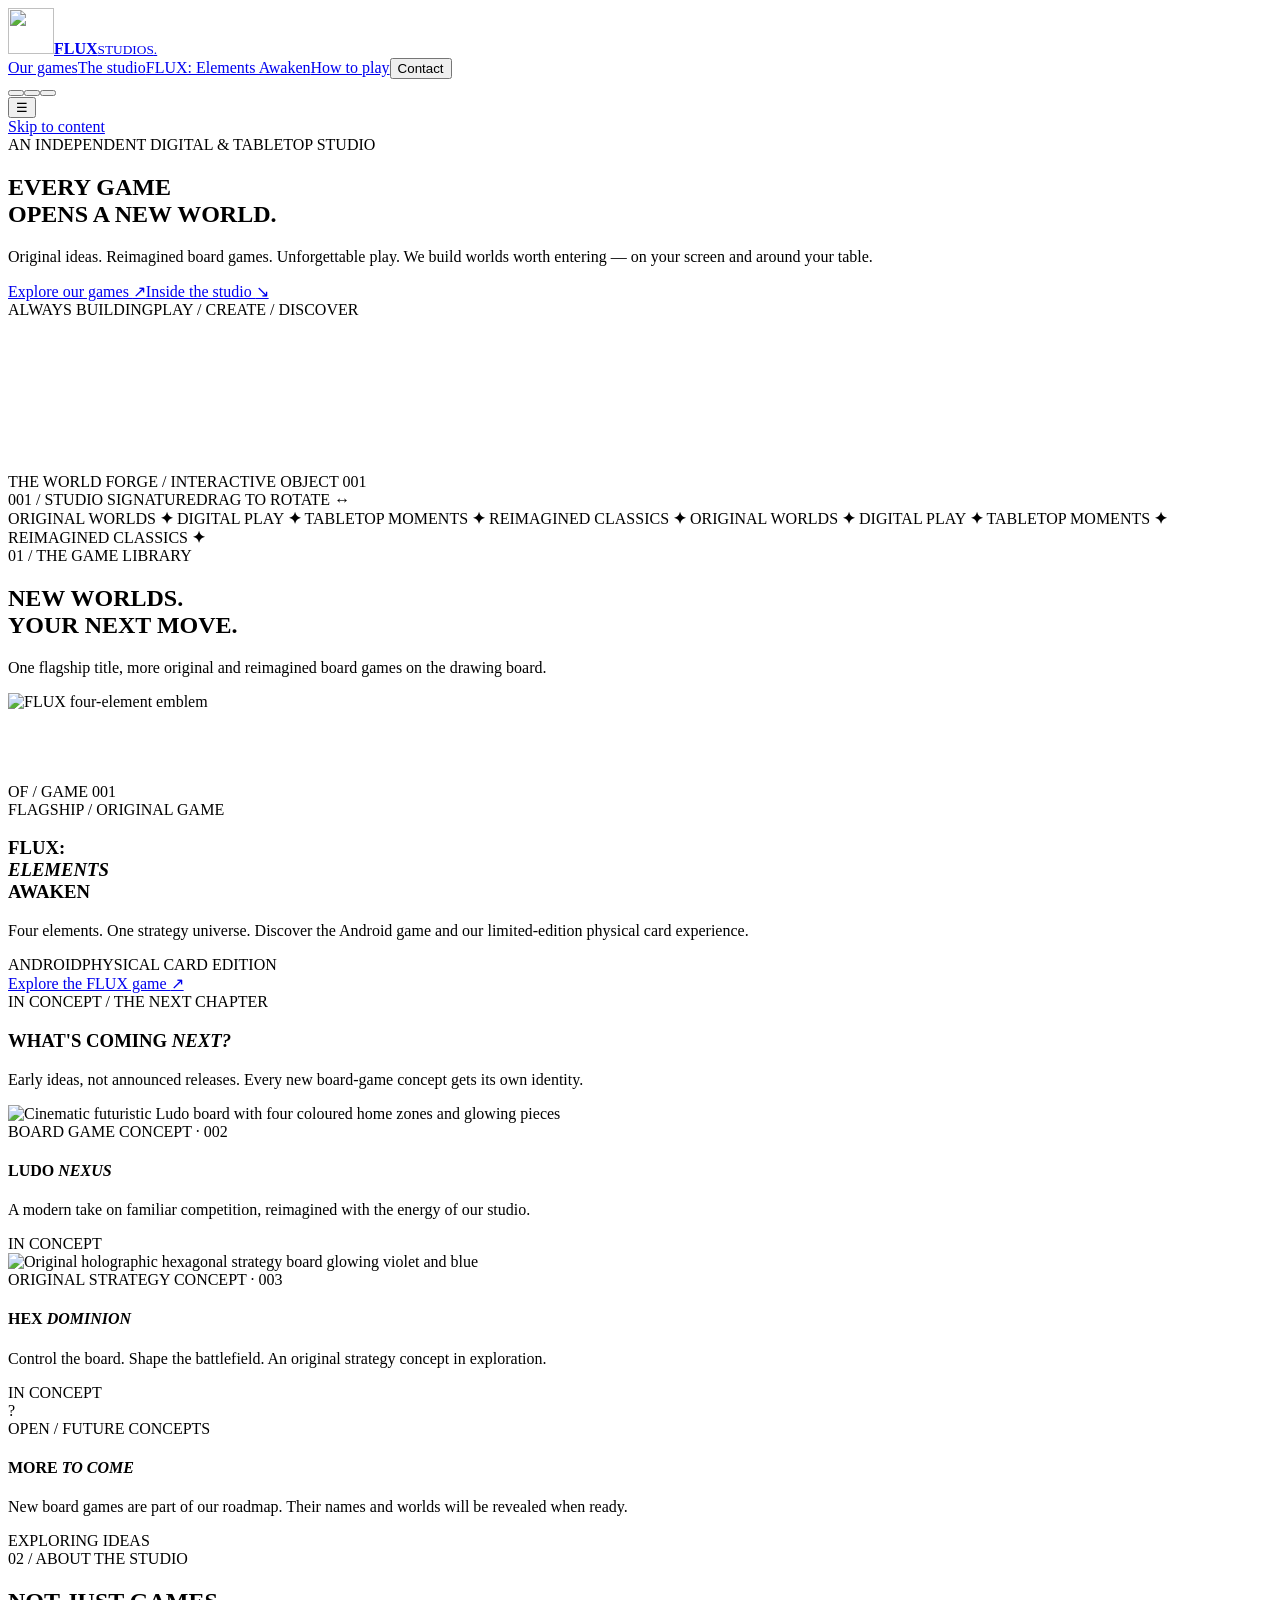
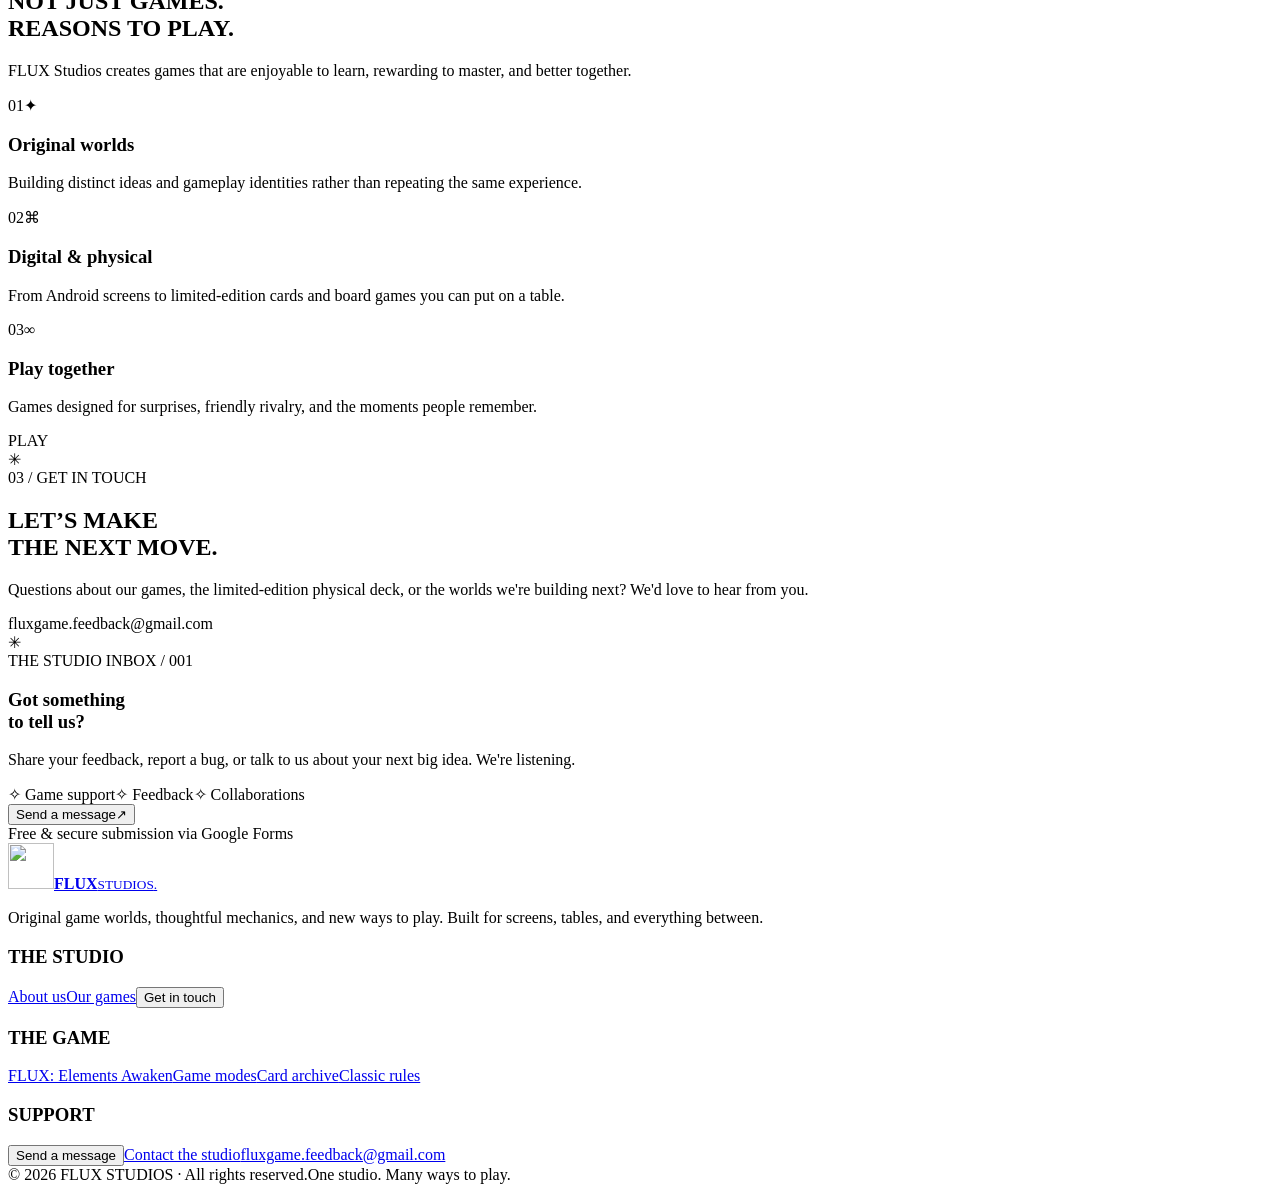
==== index.html @ 19a1b29f "Add files via upload" ====
<!DOCTYPE html>

<html data-site-page="home" data-theme="flux-neon" lang="en">
<head>
<meta charset="utf-8"/>
<meta content="width=device-width,initial-scale=1,viewport-fit=cover" name="viewport"/>
<meta content="#080e1b" name="theme-color"/>
<meta content="FLUX Studios — original digital and tabletop games. Discover FLUX: Elements Awaken, Ludo Nexus, Hex Dominion and more worlds to come." name="description"/>
<title>FLUX Studios — New Worlds of Play</title>
<link href="./assets/img/flux-studio-brand.png" rel="icon" type="image/png"/>
<link href="https://fonts.googleapis.com" rel="preconnect"/>
<link crossorigin="" href="https://fonts.gstatic.com" rel="preconnect"/>
<link href="https://fonts.googleapis.com/css2?family=DM+Sans:wght@400;500;600;700&amp;family=Space+Grotesk:wght@400;500;600;700&amp;display=swap" rel="stylesheet"/>
<link href="assets/css/studio-home.css" rel="stylesheet"/>



<link href="./assets/css/site-shell.css" rel="stylesheet"/><script>try{const t=localStorage.getItem("flux-studios-theme");if(["flux-neon","elemental-spectrum","midnight-violet"].includes(t))document.documentElement.dataset.theme=t;}catch(_){}</script><script defer="" src="./assets/js/site-config.js"></script><script defer="" src="./assets/js/site-shell.js"></script><script defer="" src="assets/js/crystal-3d.js"></script></head>
<body><header class="ofs-header" id="ofsSiteHeader"><div class="ofs-header-inner">
<a aria-label="FLUX Studios home" class="ofs-brand" href="./"><img alt="" height="46" src="./assets/img/flux-studio-brand.png" width="46"/><span class="ofs-brand-words"><strong>FLUX</strong><small>STUDIOS<span class="ofs-brand-dot">.</span></small></span></a>
<nav aria-label="Main studio navigation" class="ofs-nav"><a aria-current="page" href="./#games">Our games</a><a href="./#studio">The studio</a><a href="./games/flux-elements-awaken/">FLUX: Elements Awaken</a><a href="./rules/flux-classic/">How to play</a><button class="ofs-contact-open" type="button">Contact</button></nav>
<div class="ofs-header-actions"><div aria-label="Choose studio theme" class="ofs-theme" role="group"><button aria-label="Flux Neon theme" aria-pressed="true" data-ofs-theme="flux-neon" type="button"><span class="ofs-theme-dot"></span></button><button aria-label="Elemental Spectrum theme" aria-pressed="false" data-ofs-theme="elemental-spectrum" type="button"><span class="ofs-theme-dot spectrum"></span></button><button aria-label="Midnight Violet theme" aria-pressed="false" data-ofs-theme="midnight-violet" type="button"><span class="ofs-theme-dot violet"></span></button></div><button aria-controls="ofsMobileMenu" aria-expanded="false" aria-label="Open navigation" class="ofs-menu" id="ofsMobileToggle" type="button">☰</button></div>
</div><nav aria-label="Mobile studio navigation" class="ofs-mobile-panel" hidden="" id="ofsMobileMenu"><a href="./#games">Our games</a><a href="./#studio">The studio</a><a href="./games/flux-elements-awaken/">FLUX: Elements Awaken</a><a href="./rules/flux-classic/">How to play</a><button class="ofs-contact-open" type="button">Contact / Support</button></nav></header>
<a class="skip" href="#main">Skip to content</a>
<div aria-hidden="true" class="ambient ambient-a"></div><div aria-hidden="true" class="ambient ambient-b"></div>


<main id="main">
<section class="hero" id="top">
<div aria-hidden="true" class="hero-grid"></div><div aria-hidden="true" class="hero-stars"></div>
<div class="hero-copy">
<div class="eyebrow"><span class="eyebrow-line"></span> AN INDEPENDENT DIGITAL &amp; TABLETOP STUDIO</div>
<h1>EVERY GAME<br/>OPENS A <span class="accent-word">NEW WORLD<span class="dot">.</span></span></h1>
<p>Original ideas. Reimagined board games. Unforgettable play. We build worlds worth entering — on your screen and around your table.</p>
<div class="hero-actions"><a class="btn btn-primary" href="#games">Explore our games <span>↗</span></a><a class="btn btn-secondary" href="#studio">Inside the studio <span>↘</span></a></div>
<div class="hero-bottom"><span><i class="status-pulse"></i> ALWAYS BUILDING</span><span>PLAY / CREATE / DISCOVER</span></div>
</div>
<div aria-label="Interactive 3D crystalline gateway. Drag to rotate the sculpture or use the arrow keys when focused." class="portal-wrap crystal-wrap" id="portalWrap" role="group">
<div aria-hidden="true" class="crystal-halo"></div>
<div aria-label="3D crystal gateway. Drag to rotate; use arrow keys to tilt; double click to reset." class="portal-scene crystal-scene" id="portalScene" tabindex="0">
<img alt="" aria-hidden="true" class="crystal-poster" src="assets/img/crystal-gateway-approved.png"/>
<canvas aria-hidden="true" class="crystal-canvas" id="crystalCanvas"></canvas>
<div aria-hidden="true" class="crystal-caption"><span class="pulse-dot"></span> THE WORLD FORGE <span class="caption-slash">/</span> INTERACTIVE OBJECT 001</div>
</div>
<div class="portal-note"><span>001 / STUDIO SIGNATURE</span><span>DRAG TO ROTATE <b>↔</b></span></div>
</div>
</section>
<div aria-hidden="true" class="ticker"><div>ORIGINAL WORLDS <b>✦</b> DIGITAL PLAY <b>✦</b> TABLETOP MOMENTS <b>✦</b> REIMAGINED CLASSICS <b>✦</b> ORIGINAL WORLDS <b>✦</b> DIGITAL PLAY <b>✦</b> TABLETOP MOMENTS <b>✦</b> REIMAGINED CLASSICS <b>✦</b></div></div>
<section class="section lineup" id="games">
<div class="section-heading"><span class="section-no">01 / THE GAME LIBRARY</span><div><h2>NEW WORLDS.<br/><span>YOUR NEXT MOVE.</span></h2><p>One flagship title, more original and reimagined board games on the drawing board.</p></div></div>
<article class="flagship"><div class="flagship-art"><div class="flagship-orbit"></div><div class="flagship-orbit ring-two"></div><img alt="FLUX four-element emblem" class="flagship-logo" src="assets/img/flux-emblem.png"/><div class="element-mark fire"><img alt="" src="assets/icons/fire.webp"/></div><div class="element-mark water"><img alt="" src="assets/icons/water.webp"/></div><div class="element-mark nature"><img alt="" src="assets/icons/nature.webp"/></div><div class="element-mark lightning"><img alt="" src="assets/icons/lightning.webp"/></div><span class="art-id">OF / GAME 001</span></div><div class="flagship-info"><div class="tag">FLAGSHIP / ORIGINAL GAME</div><h3>FLUX:<br/><em>ELEMENTS</em><br/>AWAKEN</h3><p>Four elements. One strategy universe. Discover the Android game and our limited-edition physical card experience.</p><div class="game-platforms"><span>ANDROID</span><span>PHYSICAL CARD EDITION</span></div><a class="game-link" href="games/flux-elements-awaken/">Explore the FLUX game <span>↗</span></a></div></article>
<div class="upcoming-head"><div><span class="small-caps">IN CONCEPT / THE NEXT CHAPTER</span><h3>WHAT'S COMING <em>NEXT?</em></h3></div><p>Early ideas, not announced releases. Every new board-game concept gets its own identity.</p></div>
<div class="future-grid">
<article class="future-card"><div class="future-image"><img alt="Cinematic futuristic Ludo board with four coloured home zones and glowing pieces" loading="lazy" src="assets/img/ludo-nexus-art.png"/></div><div class="future-details"><span class="concept">BOARD GAME CONCEPT · 002</span><h4>LUDO <em>NEXUS</em></h4><p>A modern take on familiar competition, reimagined with the energy of our studio.</p><span class="concept-badge">IN CONCEPT</span></div></article>
<article class="future-card"><div class="future-image"><img alt="Original holographic hexagonal strategy board glowing violet and blue" loading="lazy" src="assets/img/hex-dominion-art.webp"/></div><div class="future-details"><span class="concept">ORIGINAL STRATEGY CONCEPT · 003</span><h4>HEX <em>DOMINION</em></h4><p>Control the board. Shape the battlefield. An original strategy concept in exploration.</p><span class="concept-badge">IN CONCEPT</span></div></article>
<article class="future-card new-world"><div aria-hidden="true" class="new-world-art"><span class="nw-r nw-r1"></span><span class="nw-r nw-r2"></span><span class="nw-center">?</span></div><div class="future-details"><span class="concept">OPEN / FUTURE CONCEPTS</span><h4>MORE <em>TO COME</em></h4><p>New board games are part of our roadmap. Their names and worlds will be revealed when ready.</p><span class="concept-badge">EXPLORING IDEAS</span></div></article>
</div>
</section>
<section class="section about" id="studio"><div class="section-heading"><span class="section-no">02 / ABOUT THE STUDIO</span><div><h2>NOT JUST GAMES.<br/><span>REASONS TO PLAY.</span></h2><p>FLUX Studios creates games that are enjoyable to learn, rewarding to master, and better together.</p></div></div>
<div class="values-grid"><article><span class="value-index">01</span><span class="value-symbol">✦</span><h3>Original worlds</h3><p>Building distinct ideas and gameplay identities rather than repeating the same experience.</p></article><article><span class="value-index">02</span><span class="value-symbol">⌘</span><h3>Digital &amp; physical</h3><p>From Android screens to limited-edition cards and board games you can put on a table.</p></article><article><span class="value-index">03</span><span class="value-symbol">∞</span><h3>Play together</h3><p>Games designed for surprises, friendly rivalry, and the moments people remember.</p></article></div>
</section>
<section class="section contact contact-lime" id="contact"><div aria-hidden="true" class="contact-giant">PLAY</div><div aria-hidden="true" class="contact-spark">✳</div><div class="contact-heading"><div><span class="section-no">03 / GET IN TOUCH</span><h2>LET’S MAKE<br/><span>THE NEXT MOVE.</span></h2><p>Questions about our games, the limited-edition physical deck, or the worlds we're building next? We'd love to hear from you.</p><span class="contact-address contact-address-static">fluxgame.feedback@gmail.com</span></div></div>
<div aria-label="FLUX Studios support contact" class="contact-mini">
<div class="contact-mini-head"><div aria-hidden="true" class="mini-symbol">✳</div><span>THE STUDIO INBOX / 001</span></div>
<h3>Got something<br/>to tell us<span>?</span></h3>
<p>Share your feedback, report a bug, or talk to us about your next big idea. We're listening.</p>
<div aria-label="Contact topics" class="mini-topics"><span>✧ Game support</span><span>✧ Feedback</span><span>✧ Collaborations</span></div>
<button aria-controls="supportModal" aria-haspopup="dialog" class="support-launch open-support-form" type="button">
<span>Send a message</span><span aria-hidden="true">↗</span>
</button>
<div class="mini-foot"><span class="status-pulse"></span> Free &amp; secure submission via Google Forms</div>
</div>
</section>
</main>


<footer class="ofs-footer"><div class="ofs-footer-inner"><div class="ofs-footer-grid"><div class="ofs-footer-about"><a aria-label="FLUX Studios home" class="ofs-brand" href="./"><img alt="" height="46" src="./assets/img/flux-studio-brand.png" width="46"/><span class="ofs-brand-words"><strong>FLUX</strong><small>STUDIOS<span class="ofs-brand-dot">.</span></small></span></a><p>Original game worlds, thoughtful mechanics, and new ways to play. Built for screens, tables, and everything between.</p></div><div class="ofs-footer-col"><h3>THE STUDIO</h3><a href="./#studio">About us</a><a href="./#games">Our games</a><button class="ofs-contact-open" type="button">Get in touch</button></div><div class="ofs-footer-col"><h3>THE GAME</h3><a href="./games/flux-elements-awaken/">FLUX: Elements Awaken</a><a href="./games/flux-elements-awaken/#inside-flux">Game modes</a><a href="./games/flux-elements-awaken/#abilities">Card archive</a><a href="./rules/flux-classic/">Classic rules</a></div><div class="ofs-footer-col"><h3>SUPPORT</h3><button class="ofs-contact-open" type="button">Send a message</button><a href="./#contact">Contact the studio</a><a href="https://docs.google.com/forms/d/e/1FAIpQLSdVqP60GpAdONKu4bjB9SGY7mWH_hBSvJDPVwbbd1P71474Vw/viewform" class="ofs-contact-open">fluxgame.feedback@gmail.com</a></div></div><div class="ofs-footer-base"><span>© 2026 FLUX STUDIOS · All rights reserved.</span><span>One studio. Many ways to play.</span></div></div></footer><div aria-labelledby="ofsSupportTitle" aria-modal="true" class="ofs-modal" hidden="" id="ofsSupportModal" role="dialog"><div class="ofs-modal-shade" data-ofs-close=""></div><div class="ofs-modal-dialog" id="ofsDialog" tabindex="-1"><div class="ofs-modal-head"><div><small>FLUX STUDIOS / SUPPORT</small><h2 id="ofsSupportTitle">Start a conversation.</h2></div><button aria-label="Close form" class="ofs-modal-close" data-ofs-close="" type="button">×</button></div><div class="ofs-modal-frame-wrap"><iframe class="ofs-modal-frame" id="ofsGoogleFormFrame" loading="lazy" referrerpolicy="strict-origin-when-cross-origin" title="FLUX Studios contact and support form"></iframe></div><div class="ofs-modal-bottom"><span>Powered by Google Forms</span><a href="https://docs.google.com/forms/d/e/1FAIpQLSdVqP60GpAdONKu4bjB9SGY7mWH_hBSvJDPVwbbd1P71474Vw/viewform" id="ofsFormExternal" rel="noopener noreferrer" target="_blank">Open in new tab ↗</a></div></div></div></body>
</html>
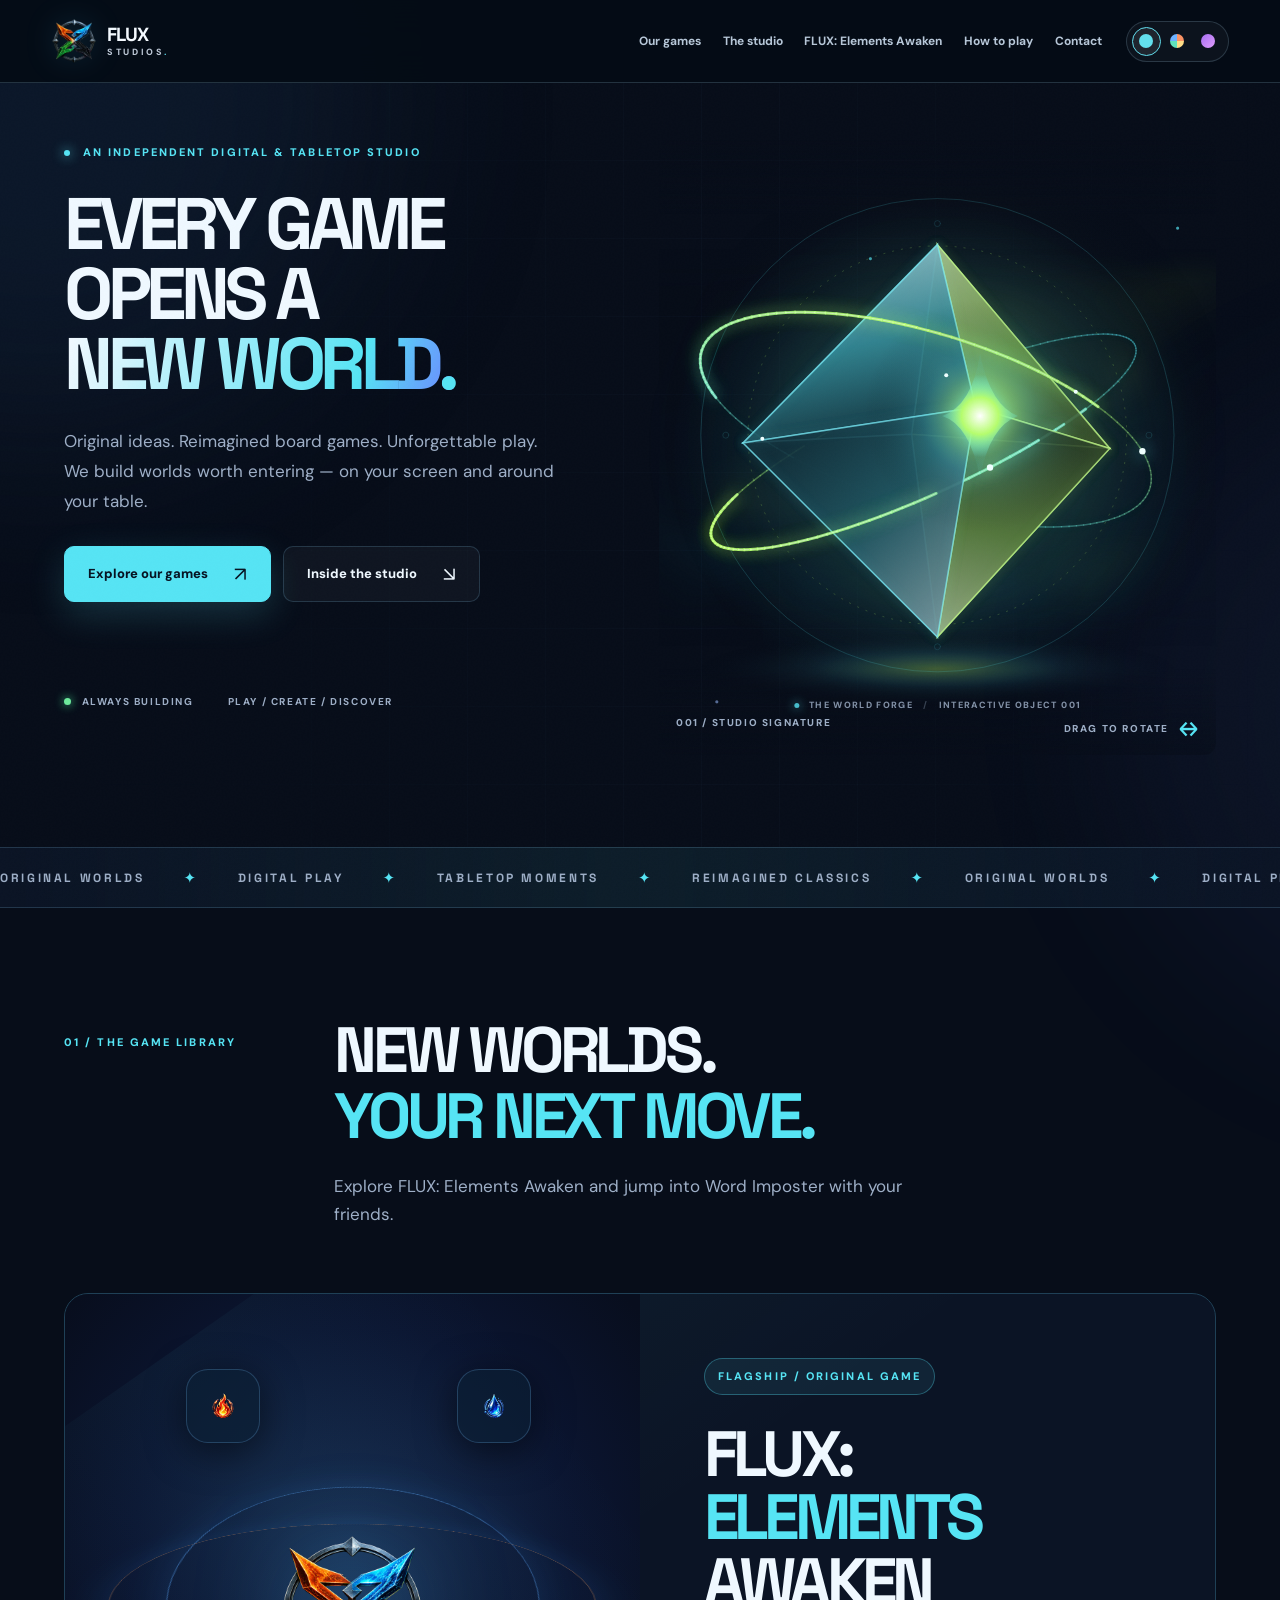
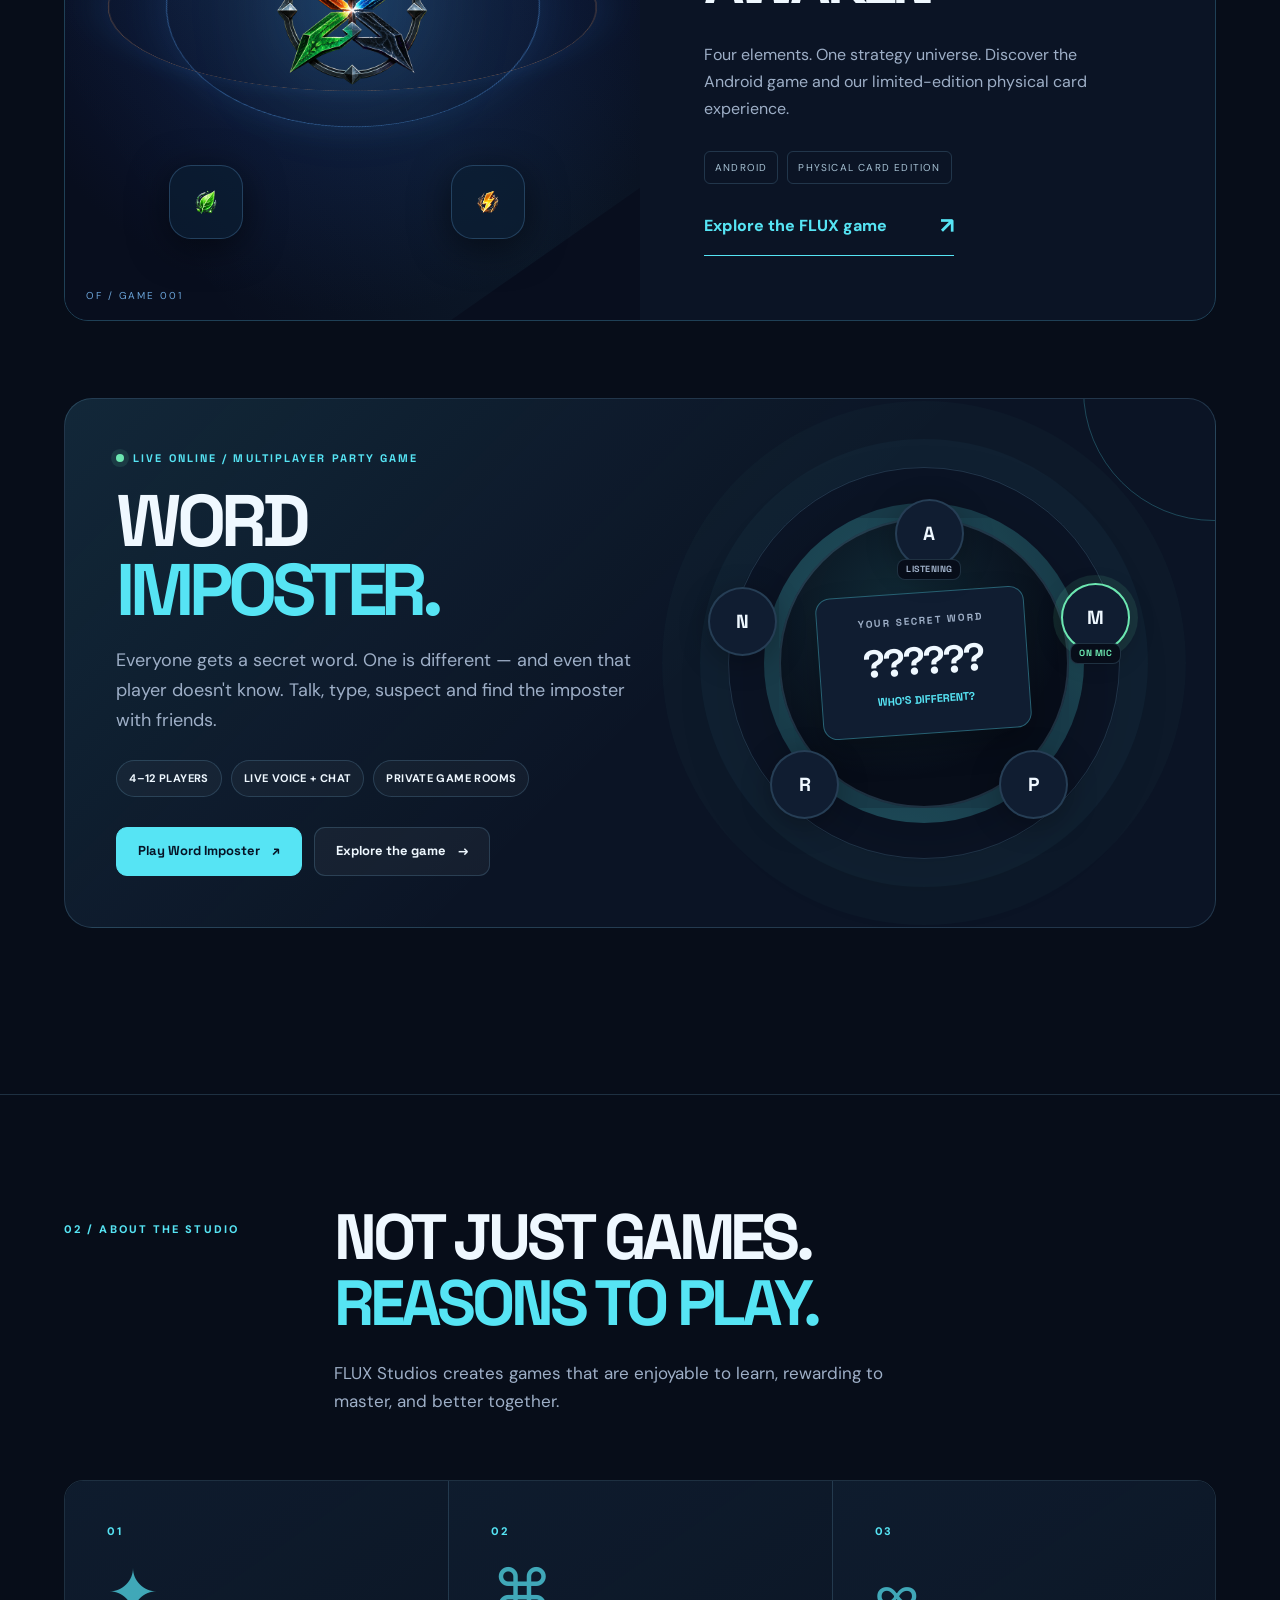
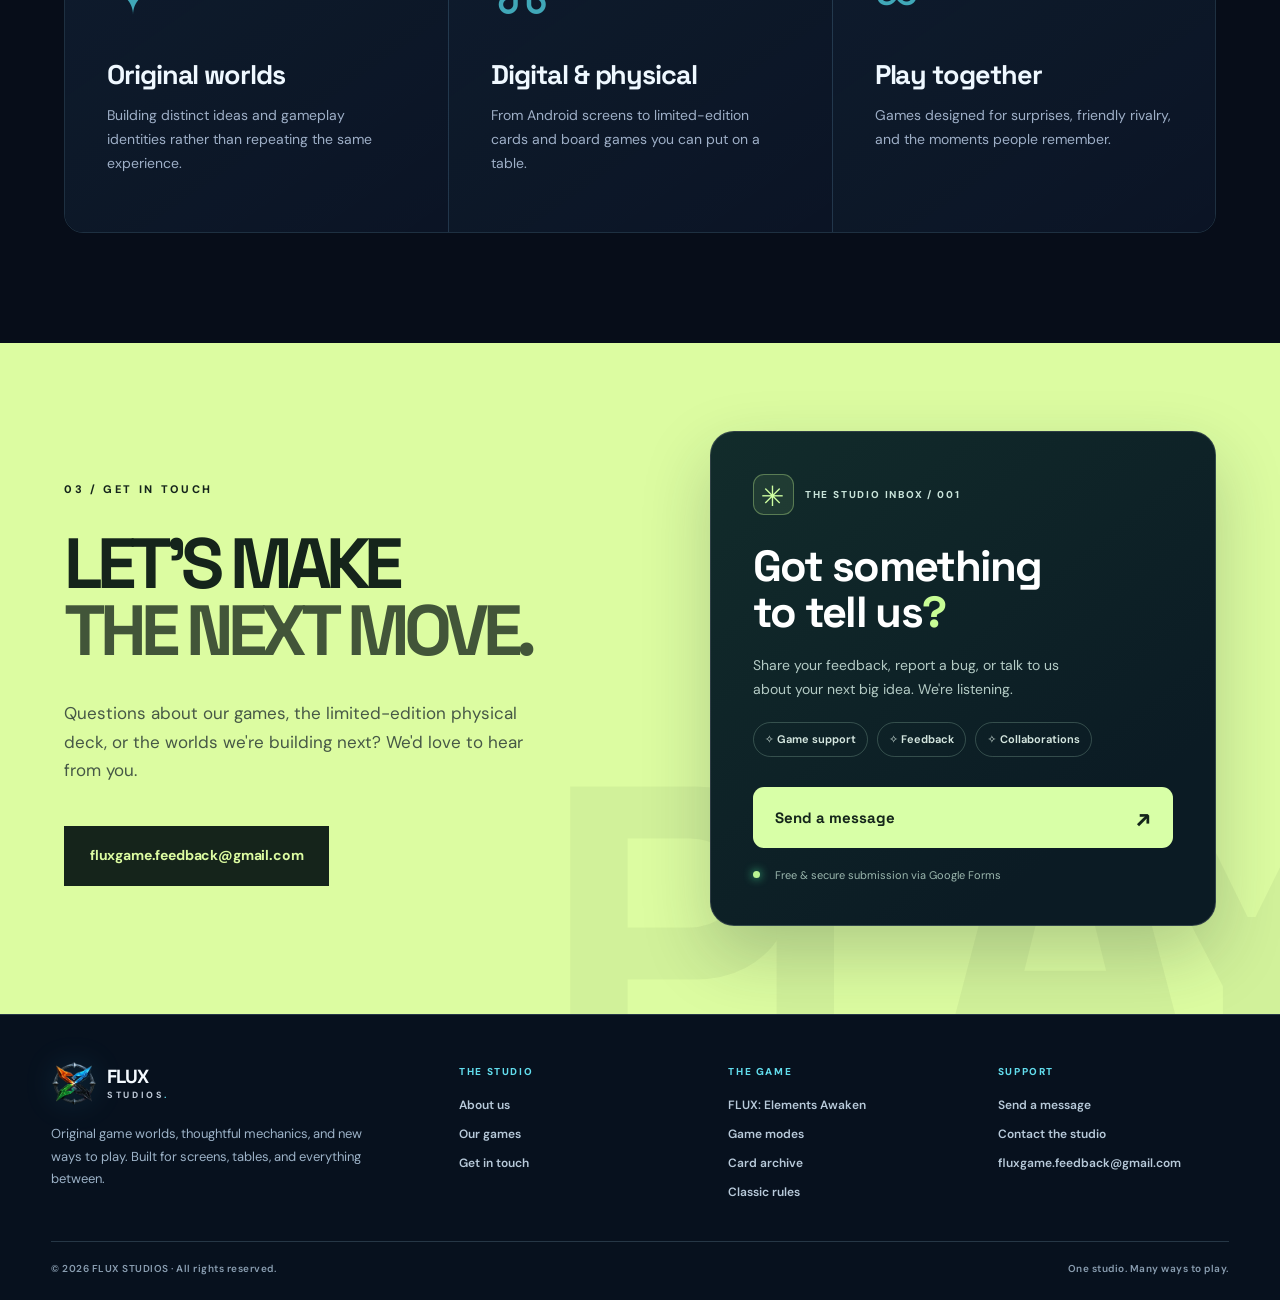
==== commit da10b15f: "feat: add Word Imposter and dedicated games library" ====
--- a/index.html
+++ b/index.html
@@ -11,16 +11,16 @@
 <link href="https://fonts.googleapis.com" rel="preconnect"/>
 <link crossorigin="" href="https://fonts.gstatic.com" rel="preconnect"/>
 <link href="https://fonts.googleapis.com/css2?family=DM+Sans:wght@400;500;600;700&amp;family=Space+Grotesk:wght@400;500;600;700&amp;display=swap" rel="stylesheet"/>
-<link href="assets/css/studio-home.css" rel="stylesheet"/>
+<link href="assets/css/studio-home.css" rel="stylesheet"/><link href="assets/css/word-imposter.css" rel="stylesheet"/>
 
 
 
 <link href="./assets/css/site-shell.css" rel="stylesheet"/><script>try{const t=localStorage.getItem("flux-studios-theme");if(["flux-neon","elemental-spectrum","midnight-violet"].includes(t))document.documentElement.dataset.theme=t;}catch(_){}</script><script defer="" src="./assets/js/site-config.js"></script><script defer="" src="./assets/js/site-shell.js"></script><script defer="" src="assets/js/crystal-3d.js"></script></head>
 <body><header class="ofs-header" id="ofsSiteHeader"><div class="ofs-header-inner">
 <a aria-label="FLUX Studios home" class="ofs-brand" href="./"><img alt="" height="46" src="./assets/img/flux-studio-brand.png" width="46"/><span class="ofs-brand-words"><strong>FLUX</strong><small>STUDIOS<span class="ofs-brand-dot">.</span></small></span></a>
-<nav aria-label="Main studio navigation" class="ofs-nav"><a aria-current="page" href="./#games">Our games</a><a href="./#studio">The studio</a><a href="./games/flux-elements-awaken/">FLUX: Elements Awaken</a><a href="./rules/flux-classic/">How to play</a><button class="ofs-contact-open" type="button">Contact</button></nav>
+<nav aria-label="Main studio navigation" class="ofs-nav"><a href="./games/">Our games</a><a href="./#studio">The studio</a><a href="./games/flux-elements-awaken/">FLUX: Elements Awaken</a><a href="./rules/flux-classic/">How to play</a><button class="ofs-contact-open" type="button">Contact</button></nav>
 <div class="ofs-header-actions"><div aria-label="Choose studio theme" class="ofs-theme" role="group"><button aria-label="Flux Neon theme" aria-pressed="true" data-ofs-theme="flux-neon" type="button"><span class="ofs-theme-dot"></span></button><button aria-label="Elemental Spectrum theme" aria-pressed="false" data-ofs-theme="elemental-spectrum" type="button"><span class="ofs-theme-dot spectrum"></span></button><button aria-label="Midnight Violet theme" aria-pressed="false" data-ofs-theme="midnight-violet" type="button"><span class="ofs-theme-dot violet"></span></button></div><button aria-controls="ofsMobileMenu" aria-expanded="false" aria-label="Open navigation" class="ofs-menu" id="ofsMobileToggle" type="button">☰</button></div>
-</div><nav aria-label="Mobile studio navigation" class="ofs-mobile-panel" hidden="" id="ofsMobileMenu"><a href="./#games">Our games</a><a href="./#studio">The studio</a><a href="./games/flux-elements-awaken/">FLUX: Elements Awaken</a><a href="./rules/flux-classic/">How to play</a><button class="ofs-contact-open" type="button">Contact / Support</button></nav></header>
+</div><nav aria-label="Mobile studio navigation" class="ofs-mobile-panel" hidden="" id="ofsMobileMenu"><a href="./games/">Our games</a><a href="./#studio">The studio</a><a href="./games/flux-elements-awaken/">FLUX: Elements Awaken</a><a href="./rules/flux-classic/">How to play</a><button class="ofs-contact-open" type="button">Contact / Support</button></nav></header>
 <a class="skip" href="#main">Skip to content</a>
 <div aria-hidden="true" class="ambient ambient-a"></div><div aria-hidden="true" class="ambient ambient-b"></div>
 
@@ -32,7 +32,7 @@
 <div class="eyebrow"><span class="eyebrow-line"></span> AN INDEPENDENT DIGITAL &amp; TABLETOP STUDIO</div>
 <h1>EVERY GAME<br/>OPENS A <span class="accent-word">NEW WORLD<span class="dot">.</span></span></h1>
 <p>Original ideas. Reimagined board games. Unforgettable play. We build worlds worth entering — on your screen and around your table.</p>
-<div class="hero-actions"><a class="btn btn-primary" href="#games">Explore our games <span>↗</span></a><a class="btn btn-secondary" href="#studio">Inside the studio <span>↘</span></a></div>
+<div class="hero-actions"><a class="btn btn-primary" href="games/">Explore our games <span>↗</span></a><a class="btn btn-secondary" href="#studio">Inside the studio <span>↘</span></a></div>
 <div class="hero-bottom"><span><i class="status-pulse"></i> ALWAYS BUILDING</span><span>PLAY / CREATE / DISCOVER</span></div>
 </div>
 <div aria-label="Interactive 3D crystalline gateway. Drag to rotate the sculpture or use the arrow keys when focused." class="portal-wrap crystal-wrap" id="portalWrap" role="group">
@@ -47,14 +47,26 @@
 </section>
 <div aria-hidden="true" class="ticker"><div>ORIGINAL WORLDS <b>✦</b> DIGITAL PLAY <b>✦</b> TABLETOP MOMENTS <b>✦</b> REIMAGINED CLASSICS <b>✦</b> ORIGINAL WORLDS <b>✦</b> DIGITAL PLAY <b>✦</b> TABLETOP MOMENTS <b>✦</b> REIMAGINED CLASSICS <b>✦</b></div></div>
 <section class="section lineup" id="games">
-<div class="section-heading"><span class="section-no">01 / THE GAME LIBRARY</span><div><h2>NEW WORLDS.<br/><span>YOUR NEXT MOVE.</span></h2><p>One flagship title, more original and reimagined board games on the drawing board.</p></div></div>
+<div class="section-heading"><span class="section-no">01 / THE GAME LIBRARY</span><div><h2>NEW WORLDS.<br/><span>YOUR NEXT MOVE.</span></h2><p>Explore FLUX: Elements Awaken and jump into Word Imposter with your friends.</p></div></div>
 <article class="flagship"><div class="flagship-art"><div class="flagship-orbit"></div><div class="flagship-orbit ring-two"></div><img alt="FLUX four-element emblem" class="flagship-logo" src="assets/img/flux-emblem.png"/><div class="element-mark fire"><img alt="" src="assets/icons/fire.webp"/></div><div class="element-mark water"><img alt="" src="assets/icons/water.webp"/></div><div class="element-mark nature"><img alt="" src="assets/icons/nature.webp"/></div><div class="element-mark lightning"><img alt="" src="assets/icons/lightning.webp"/></div><span class="art-id">OF / GAME 001</span></div><div class="flagship-info"><div class="tag">FLAGSHIP / ORIGINAL GAME</div><h3>FLUX:<br/><em>ELEMENTS</em><br/>AWAKEN</h3><p>Four elements. One strategy universe. Discover the Android game and our limited-edition physical card experience.</p><div class="game-platforms"><span>ANDROID</span><span>PHYSICAL CARD EDITION</span></div><a class="game-link" href="games/flux-elements-awaken/">Explore the FLUX game <span>↗</span></a></div></article>
-<div class="upcoming-head"><div><span class="small-caps">IN CONCEPT / THE NEXT CHAPTER</span><h3>WHAT'S COMING <em>NEXT?</em></h3></div><p>Early ideas, not announced releases. Every new board-game concept gets its own identity.</p></div>
-<div class="future-grid">
-<article class="future-card"><div class="future-image"><img alt="Cinematic futuristic Ludo board with four coloured home zones and glowing pieces" loading="lazy" src="assets/img/ludo-nexus-art.png"/></div><div class="future-details"><span class="concept">BOARD GAME CONCEPT · 002</span><h4>LUDO <em>NEXUS</em></h4><p>A modern take on familiar competition, reimagined with the energy of our studio.</p><span class="concept-badge">IN CONCEPT</span></div></article>
-<article class="future-card"><div class="future-image"><img alt="Original holographic hexagonal strategy board glowing violet and blue" loading="lazy" src="assets/img/hex-dominion-art.webp"/></div><div class="future-details"><span class="concept">ORIGINAL STRATEGY CONCEPT · 003</span><h4>HEX <em>DOMINION</em></h4><p>Control the board. Shape the battlefield. An original strategy concept in exploration.</p><span class="concept-badge">IN CONCEPT</span></div></article>
-<article class="future-card new-world"><div aria-hidden="true" class="new-world-art"><span class="nw-r nw-r1"></span><span class="nw-r nw-r2"></span><span class="nw-center">?</span></div><div class="future-details"><span class="concept">OPEN / FUTURE CONCEPTS</span><h4>MORE <em>TO COME</em></h4><p>New board games are part of our roadmap. Their names and worlds will be revealed when ready.</p><span class="concept-badge">EXPLORING IDEAS</span></div></article>
-</div>
+<!-- BEGIN WORD IMPOSTER — LIVE GAME -->
+<article class="wi-spotlight" aria-labelledby="wiLaunchTitle">
+  <div class="wi-copy">
+    <span class="wi-eyebrow"><span class="wi-live-dot"></span> LIVE ONLINE / MULTIPLAYER PARTY GAME</span>
+    <h3 id="wiLaunchTitle">WORD<br/><span>IMPOSTER.</span></h3>
+    <p>Everyone gets a secret word. One is different — and even that player doesn't know. Talk, type, suspect and find the imposter with friends.</p>
+    <div class="wi-tags"><span>4–12 PLAYERS</span><span>LIVE VOICE + CHAT</span><span>PRIVATE GAME ROOMS</span></div>
+    <div class="wi-actions">
+      <a class="wi-button wi-button-primary" href="https://word-imposter-live.onrender.com/" target="_blank" rel="noopener noreferrer">Play Word Imposter <span aria-hidden="true">↗</span></a>
+      <a class="wi-button wi-button-secondary" href="games/word-imposter/">Explore the game <span aria-hidden="true">→</span></a>
+    </div>
+  </div>
+  <div class="wi-stage" aria-label="Illustration of five friends around a table with an unidentified secret word" role="img">
+    <div class="wi-table"><div class="wi-card"><small>YOUR SECRET WORD</small><strong>??????</strong><b>WHO'S DIFFERENT?</b></div></div>
+    <span class="wi-seat one">A<small>LISTENING</small></span><span class="wi-seat two active">M<small>ON MIC</small></span><span class="wi-seat three">P</span><span class="wi-seat four">R</span><span class="wi-seat five">N</span>
+  </div>
+</article>
+<!-- END WORD IMPOSTER -->
 </section>
 <section class="section about" id="studio"><div class="section-heading"><span class="section-no">02 / ABOUT THE STUDIO</span><div><h2>NOT JUST GAMES.<br/><span>REASONS TO PLAY.</span></h2><p>FLUX Studios creates games that are enjoyable to learn, rewarding to master, and better together.</p></div></div>
 <div class="values-grid"><article><span class="value-index">01</span><span class="value-symbol">✦</span><h3>Original worlds</h3><p>Building distinct ideas and gameplay identities rather than repeating the same experience.</p></article><article><span class="value-index">02</span><span class="value-symbol">⌘</span><h3>Digital &amp; physical</h3><p>From Android screens to limited-edition cards and board games you can put on a table.</p></article><article><span class="value-index">03</span><span class="value-symbol">∞</span><h3>Play together</h3><p>Games designed for surprises, friendly rivalry, and the moments people remember.</p></article></div>
@@ -74,5 +86,5 @@
 </main>
 
 
-<footer class="ofs-footer"><div class="ofs-footer-inner"><div class="ofs-footer-grid"><div class="ofs-footer-about"><a aria-label="FLUX Studios home" class="ofs-brand" href="./"><img alt="" height="46" src="./assets/img/flux-studio-brand.png" width="46"/><span class="ofs-brand-words"><strong>FLUX</strong><small>STUDIOS<span class="ofs-brand-dot">.</span></small></span></a><p>Original game worlds, thoughtful mechanics, and new ways to play. Built for screens, tables, and everything between.</p></div><div class="ofs-footer-col"><h3>THE STUDIO</h3><a href="./#studio">About us</a><a href="./#games">Our games</a><button class="ofs-contact-open" type="button">Get in touch</button></div><div class="ofs-footer-col"><h3>THE GAME</h3><a href="./games/flux-elements-awaken/">FLUX: Elements Awaken</a><a href="./games/flux-elements-awaken/#inside-flux">Game modes</a><a href="./games/flux-elements-awaken/#abilities">Card archive</a><a href="./rules/flux-classic/">Classic rules</a></div><div class="ofs-footer-col"><h3>SUPPORT</h3><button class="ofs-contact-open" type="button">Send a message</button><a href="./#contact">Contact the studio</a><a href="https://docs.google.com/forms/d/e/1FAIpQLSdVqP60GpAdONKu4bjB9SGY7mWH_hBSvJDPVwbbd1P71474Vw/viewform" class="ofs-contact-open">fluxgame.feedback@gmail.com</a></div></div><div class="ofs-footer-base"><span>© 2026 FLUX STUDIOS · All rights reserved.</span><span>One studio. Many ways to play.</span></div></div></footer><div aria-labelledby="ofsSupportTitle" aria-modal="true" class="ofs-modal" hidden="" id="ofsSupportModal" role="dialog"><div class="ofs-modal-shade" data-ofs-close=""></div><div class="ofs-modal-dialog" id="ofsDialog" tabindex="-1"><div class="ofs-modal-head"><div><small>FLUX STUDIOS / SUPPORT</small><h2 id="ofsSupportTitle">Start a conversation.</h2></div><button aria-label="Close form" class="ofs-modal-close" data-ofs-close="" type="button">×</button></div><div class="ofs-modal-frame-wrap"><iframe class="ofs-modal-frame" id="ofsGoogleFormFrame" loading="lazy" referrerpolicy="strict-origin-when-cross-origin" title="FLUX Studios contact and support form"></iframe></div><div class="ofs-modal-bottom"><span>Powered by Google Forms</span><a href="https://docs.google.com/forms/d/e/1FAIpQLSdVqP60GpAdONKu4bjB9SGY7mWH_hBSvJDPVwbbd1P71474Vw/viewform" id="ofsFormExternal" rel="noopener noreferrer" target="_blank">Open in new tab ↗</a></div></div></div></body>
+<footer class="ofs-footer"><div class="ofs-footer-inner"><div class="ofs-footer-grid"><div class="ofs-footer-about"><a aria-label="FLUX Studios home" class="ofs-brand" href="./"><img alt="" height="46" src="./assets/img/flux-studio-brand.png" width="46"/><span class="ofs-brand-words"><strong>FLUX</strong><small>STUDIOS<span class="ofs-brand-dot">.</span></small></span></a><p>Original game worlds, thoughtful mechanics, and new ways to play. Built for screens, tables, and everything between.</p></div><div class="ofs-footer-col"><h3>THE STUDIO</h3><a href="./#studio">About us</a><a href="./games/">Our games</a><button class="ofs-contact-open" type="button">Get in touch</button></div><div class="ofs-footer-col"><h3>THE GAME</h3><a href="./games/flux-elements-awaken/">FLUX: Elements Awaken</a><a href="./games/flux-elements-awaken/#inside-flux">Game modes</a><a href="./games/flux-elements-awaken/#abilities">Card archive</a><a href="./rules/flux-classic/">Classic rules</a></div><div class="ofs-footer-col"><h3>SUPPORT</h3><button class="ofs-contact-open" type="button">Send a message</button><a href="./#contact">Contact the studio</a><a href="https://docs.google.com/forms/d/e/1FAIpQLSdVqP60GpAdONKu4bjB9SGY7mWH_hBSvJDPVwbbd1P71474Vw/viewform" class="ofs-contact-open">fluxgame.feedback@gmail.com</a></div></div><div class="ofs-footer-base"><span>© 2026 FLUX STUDIOS · All rights reserved.</span><span>One studio. Many ways to play.</span></div></div></footer><div aria-labelledby="ofsSupportTitle" aria-modal="true" class="ofs-modal" hidden="" id="ofsSupportModal" role="dialog"><div class="ofs-modal-shade" data-ofs-close=""></div><div class="ofs-modal-dialog" id="ofsDialog" tabindex="-1"><div class="ofs-modal-head"><div><small>FLUX STUDIOS / SUPPORT</small><h2 id="ofsSupportTitle">Start a conversation.</h2></div><button aria-label="Close form" class="ofs-modal-close" data-ofs-close="" type="button">×</button></div><div class="ofs-modal-frame-wrap"><iframe class="ofs-modal-frame" id="ofsGoogleFormFrame" loading="lazy" referrerpolicy="strict-origin-when-cross-origin" title="FLUX Studios contact and support form"></iframe></div><div class="ofs-modal-bottom"><span>Powered by Google Forms</span><a href="https://docs.google.com/forms/d/e/1FAIpQLSdVqP60GpAdONKu4bjB9SGY7mWH_hBSvJDPVwbbd1P71474Vw/viewform" id="ofsFormExternal" rel="noopener noreferrer" target="_blank">Open in new tab ↗</a></div></div></div></body>
 </html>
--- a/assets/css/studio-home.css
+++ b/assets/css/studio-home.css
@@ -0,0 +1,108 @@
+:root{color-scheme:dark;--bg:#070d19;--surface:#0b1425;--surface2:#101d31;--ink:#eff8ff;--muted:#9eafc7;--line:rgba(135,199,239,.19);--accent:#56e4f4;--accent-rgb:86,228,244;--alt:#6c85ff;--warm:#fd975f;--head-glow:#21436a;--glass:rgba(11,26,44,.78);--ring1:#40bfff;--ring2:#6b79ff;--card-border:#1f4056;--font:'DM Sans',system-ui,Arial,sans-serif;--display:'Space Grotesk',system-ui,Arial,sans-serif}
+html[data-theme="elemental-spectrum"]{--bg:#0d101b;--surface:#161b29;--surface2:#201b2c;--ink:#fff9f4;--muted:#c4b9c6;--line:rgba(255,178,131,.22);--accent:#ffbd74;--accent-rgb:255,189,116;--alt:#56d3cf;--warm:#fa6b50;--head-glow:#5e323d;--glass:rgba(23,20,31,.78);--ring1:#f69d50;--ring2:#42ceb5;--card-border:#644151}
+html[data-theme="midnight-violet"]{--bg:#0b0819;--surface:#14102b;--surface2:#1c1538;--ink:#f8f4ff;--muted:#b4aacf;--line:rgba(188,158,255,.22);--accent:#bb98ff;--accent-rgb:187,152,255;--alt:#ed83ef;--warm:#6da9ff;--head-glow:#38215f;--glass:rgba(24,15,46,.8);--ring1:#b677fa;--ring2:#6887ff;--card-border:#43335f}
+*{box-sizing:border-box}html{scroll-behavior:smooth;scroll-padding-top:95px}body{margin:0;background:var(--bg);color:var(--ink);font:400 16px/1.55 var(--font);overflow-x:hidden;transition:background .45s,color .45s}button,input,select,textarea{font:inherit}button,a{touch-action:manipulation}button{cursor:pointer}a{color:inherit;text-decoration:none}img{max-width:100%}body:before{content:"";position:fixed;inset:0;pointer-events:none;z-index:60;opacity:.075;background-image:url("data:image/svg+xml,%3Csvg xmlns='http://www.w3.org/2000/svg' width='120' height='120'%3E%3Cfilter id='n'%3E%3CfeTurbulence type='fractalNoise' baseFrequency='.55' numOctaves='3' stitchTiles='stitch'/%3E%3C/filter%3E%3Crect width='100%25' height='100%25' filter='url(%23n)' opacity='.22'/%3E%3C/svg%3E")}.ambient{pointer-events:none;position:fixed;width:52vw;height:52vw;filter:blur(100px);opacity:.20;border-radius:50%;z-index:-1}.ambient-a{background:var(--head-glow);left:-23%;top:-26%}.ambient-b{background:var(--alt);right:-39%;top:42%;opacity:.055}.skip{position:fixed;left:14px;top:-200px;background:var(--accent);color:#091124;padding:10px;z-index:100}.skip:focus{top:12px}*:focus-visible{outline:2px solid var(--accent);outline-offset:4px}
+/* Navigation */
+.header{height:84px;position:relative;z-index:30;max-width:1600px;margin:0 auto;padding:0 clamp(20px,5vw,80px);display:flex;align-items:center;justify-content:space-between;gap:22px;border-bottom:1px solid var(--line)}.identity{display:flex;align-items:center;gap:12px;min-width:190px}.identity img{width:46px;height:46px;object-fit:contain;filter:drop-shadow(0 0 15px rgba(var(--accent-rgb),.22))}.identity span{display:flex;flex-direction:column;line-height:.94}.identity strong{font:800 20px/1.05 var(--display);letter-spacing:-.06em}.identity small{font:700 11px/1 var(--display);letter-spacing:.42em;margin-top:6px}.identity-dot{color:var(--accent)}.desktop-nav{display:flex;gap:33px;align-items:center}.desktop-nav a{color:var(--muted);font-size:13px;font-weight:700;transition:color .2s}.desktop-nav a:hover{color:var(--ink)}.header-actions{display:flex;align-items:center;gap:16px}.theme-switch{border:1px solid var(--line);border-radius:999px;padding:5px 8px;display:flex;align-items:center;gap:4px;background:rgba(255,255,255,.03)}.theme-choice{height:34px;width:34px;border:1px solid transparent;background:transparent;border-radius:50%;display:grid;place-items:center}.theme-choice.active{background:rgba(var(--accent-rgb),.11);border-color:rgba(var(--accent-rgb),.4)}.theme-dot{width:14px;height:14px;border-radius:50%;display:block}.neon-dot{background:linear-gradient(135deg,#3cf3f1,#4e79fa)}.spectrum-dot{background:conic-gradient(#f7673d,#f2bb4b,#48d795,#46b8fa,#f7673d)}.violet-dot{background:linear-gradient(135deg,#8e58ff,#d684fa)}.theme-label{font-size:10px;color:var(--muted);padding:0 8px 0 5px;font-weight:700;min-width:94px}.mobile-toggle,.mobile-nav{display:none}.mobile-toggle{height:43px;width:43px;align-items:center;justify-content:center;flex-direction:column;gap:6px;background:var(--surface);border:1px solid var(--line);border-radius:10px}.mobile-toggle span{width:19px;height:2px;background:var(--ink)}
+/* Hero */
+.hero{max-width:1600px;min-height:760px;margin:0 auto;padding:54px clamp(20px,5vw,80px) 90px;position:relative;display:grid;grid-template-columns:minmax(0,1.06fr) minmax(0,1fr);align-items:center;gap:5px;isolation:isolate}.hero-grid{position:absolute;inset:0;z-index:-2;opacity:.38;background-image:linear-gradient(to right,transparent 99%,var(--line) 100%),linear-gradient(to bottom,transparent 99%,var(--line) 100%);background-size:78px 78px;mask-image:linear-gradient(to right,transparent,#000 55%,transparent 105%)}.hero-stars{position:absolute;inset:0;z-index:-1;opacity:.7;background:radial-gradient(circle at 68% 23%,var(--accent) 0 1px,transparent 2px),radial-gradient(circle at 81% 57%,#98b0ff 0 1px,transparent 2px),radial-gradient(circle at 92% 19%,var(--accent) 0 1px,transparent 2px),radial-gradient(circle at 56% 81%,#99baff 0 1px,transparent 2px)}.hero-copy{position:relative;z-index:5;padding-bottom:40px}.eyebrow,.small-caps,.section-no,.tag{font-size:11px;letter-spacing:.19em;font-weight:800;color:var(--accent)}.eyebrow{display:flex;align-items:center;gap:13px}.eyebrow-line{height:6px;width:6px;background:var(--accent);border-radius:50%;box-shadow:0 0 12px var(--accent)}h1,h2,h3,h4,p{margin-top:0}.hero h1{font:800 clamp(56px,5.7vw,91px)/.96 var(--display);letter-spacing:-.075em;margin:28px 0;max-width:760px}.accent-word{display:inline-block;background:linear-gradient(110deg,var(--ink) 3%,var(--accent) 75%,var(--alt));background-clip:text;color:transparent}.dot{color:var(--accent)}.hero-copy>p{max-width:490px;color:var(--muted);font-size:17px;line-height:1.75;margin:0 0 30px}.hero-actions{display:flex;gap:12px;flex-wrap:wrap}.btn{min-height:56px;display:inline-flex;align-items:center;justify-content:space-between;gap:26px;padding:0 23px;border:1px solid var(--line);border-radius:10px;font-size:13px;font-weight:800;transition:transform .2s,box-shadow .2s,background .2s}.btn span{font-size:20px;font-weight:400}.btn:hover{transform:translateY(-4px)}.btn-primary{color:#061322;background:var(--accent);border-color:var(--accent);box-shadow:0 12px 36px rgba(var(--accent-rgb),.18)}.btn-secondary{background:rgba(255,255,255,.035)}.hero-bottom{margin-top:92px;color:var(--muted);font-size:10px;letter-spacing:.16em;font-weight:700;display:flex;align-items:center;gap:34px}.hero-bottom span{white-space:nowrap}.status-pulse{width:7px;height:7px;background:#6dea9c;border-radius:50%;display:inline-block;box-shadow:0 0 10px #46e89b;margin-right:7px;animation:pulse 2s infinite}@keyframes pulse{50%{opacity:.35;box-shadow:0 0 22px #46e89b}}
+/* Portal — genuine layered 3D composition, with JS pointer control */
+.portal-wrap{min-width:0;min-height:600px;position:relative;display:grid;place-items:center;isolation:isolate;touch-action:pan-y}.portal-bloom{position:absolute;width:75%;aspect-ratio:1;border-radius:50%;z-index:-1;filter:blur(54px);background:radial-gradient(circle,rgba(var(--accent-rgb),.22),transparent 70%)}.portal-scene{width:100%;height:570px;perspective:950px;display:grid;place-items:center;cursor:grab;touch-action:pan-y;outline-offset:-8px}.portal-scene:active{cursor:grabbing}.portal-world{width:min(500px,88%);aspect-ratio:1;position:relative;transform-style:preserve-3d;transform:rotateX(var(--portal-x,-12deg)) rotateY(var(--portal-y,13deg));will-change:transform;filter:drop-shadow(0 40px 40px #0007)}.world-aura{position:absolute;inset:7%;border-radius:50%;background:conic-gradient(from 28deg,transparent,rgba(var(--accent-rgb),.27),transparent 28%,rgba(var(--accent-rgb),.27),transparent 73%,rgba(var(--accent-rgb),.25),transparent);filter:blur(25px)}.world-ring{position:absolute;border-radius:50%;transform-style:preserve-3d;box-shadow:inset 0 0 13px rgba(var(--accent-rgb),.40),0 0 40px rgba(var(--accent-rgb),.16)}.outer-ring{inset:7%;background:conic-gradient(from 35deg,var(--accent),#1c3358,var(--alt),#122945,var(--accent),#3b6091,var(--accent));-webkit-mask:radial-gradient(circle,transparent 62%,#000 64%,#000 75%,transparent 77%);mask:radial-gradient(circle,transparent 62%,#000 64%,#000 75%,transparent 77%);transform:translateZ(24px) rotateX(15deg);animation:ringSpin 24s linear infinite}.middle-ring{inset:13%;border:8px solid rgba(var(--accent-rgb),.73);outline:2px solid rgba(var(--accent-rgb),.38);outline-offset:15px;box-shadow:0 0 25px rgba(var(--accent-rgb),.32),inset 0 0 26px rgba(var(--accent-rgb),.24);transform:translateZ(56px) rotateX(18deg);background:radial-gradient(circle,transparent 54%,rgba(var(--accent-rgb),.15) 60%,transparent 69%)}.middle-ring:before,.middle-ring:after{content:"";position:absolute;inset:5%;border-radius:50%;border:1px dashed rgba(var(--accent-rgb),.39)}.middle-ring:after{inset:-8%;border-style:solid;opacity:.43}.inner-ring{inset:24%;border:2px solid rgba(var(--accent-rgb),.60);transform:translateZ(97px) rotateX(-6deg);box-shadow:0 0 27px rgba(var(--accent-rgb),.30),inset 0 0 28px rgba(var(--accent-rgb),.20)}.world-iris{position:absolute;inset:20%;border-radius:50%;transform:translateZ(20px);background:radial-gradient(circle at 50% 46%,#061126 0 5%,rgba(var(--accent-rgb),.09) 17%,rgba(8,16,35,.85) 40%,rgba(var(--accent-rgb),.2) 51%,rgba(4,12,28,.9) 69%);box-shadow:inset 0 0 50px #000a,0 0 45px rgba(var(--accent-rgb),.24)}.world-depth{position:absolute;inset:28%;border-radius:50%;transform:translateZ(64px);background:conic-gradient(from 20deg,rgba(var(--accent-rgb),.14),transparent 20%,rgba(var(--accent-rgb),.26),transparent 58%,rgba(var(--accent-rgb),.2));filter:blur(14px);animation:reverseSpin 15s linear infinite}.world-center{position:absolute;inset:32%;display:flex;flex-direction:column;justify-content:center;align-items:center;text-align:center;transform:translateZ(115px);color:var(--ink);font:800 clamp(16px,2vw,27px)/1.15 var(--display);letter-spacing:.08em;text-shadow:0 0 16px rgba(var(--accent-rgb),.5)}.world-center-mark{font-size:72px;line-height:1.2;color:var(--accent);filter:drop-shadow(0 0 18px var(--accent));animation:slowFloat 4s ease-in-out infinite}.orbit{position:absolute;inset:0;transform-style:preserve-3d;pointer-events:none}.orbit-token{height:90px;width:90px;border:1px solid rgba(var(--accent-rgb),.42);border-radius:20px;background:linear-gradient(145deg,var(--glass),rgba(31,54,79,.9));backdrop-filter:blur(7px);box-shadow:inset 0 2px 0 rgba(255,255,255,.13),0 19px 30px #0008,0 0 22px rgba(var(--accent-rgb),.17);display:flex;flex-direction:column;justify-content:center;align-items:center;color:var(--accent);font:400 44px/.9 var(--display);transform:translateZ(155px) rotateY(-18deg)}.orbit-token small{font:800 8px/1.1 var(--font);letter-spacing:.12em;color:var(--ink);margin-top:10px}.orbit-one{transform:translate(-35%,-25%)}.orbit-two{transform:translate(70%,-10%)}.orbit-three{transform:translate(-37%,65%)}.orbit-four{transform:translate(70%,69%)}.portal-note{position:absolute;bottom:25px;left:8%;right:8%;display:flex;justify-content:space-between;color:var(--muted);font:800 10px/1.2 var(--font);letter-spacing:.16em}.portal-note b{color:var(--accent);font-size:20px;vertical-align:middle;margin-left:6px}@keyframes ringSpin{to{transform:translateZ(24px) rotateX(15deg) rotateZ(360deg)}}@keyframes reverseSpin{to{transform:translateZ(64px) rotateZ(-360deg)}}@keyframes slowFloat{50%{transform:translateY(-9px)}}
+.ticker{overflow:hidden;background:linear-gradient(90deg,var(--surface),rgba(var(--accent-rgb),.08),var(--surface));border-top:1px solid var(--line);border-bottom:1px solid var(--line);white-space:nowrap;height:61px;display:flex;align-items:center}.ticker div{display:flex;gap:39px;align-items:center;min-width:max-content;animation:marquee 35s linear infinite;font:800 12px var(--display);letter-spacing:.22em;color:var(--muted)}.ticker b{color:var(--accent);font-size:15px}@keyframes marquee{to{transform:translateX(-50%)}}
+/* Sections */
+.section{padding:110px clamp(20px,5vw,80px);max-width:1600px;margin:auto}.section-heading{display:grid;grid-template-columns:230px 1fr;gap:40px;margin-bottom:48px;align-items:start}.section-no{padding-top:16px}.section-heading h2,.contact h2{font:800 clamp(44px,5vw,78px)/1.03 var(--display);letter-spacing:-.066em;margin:0 0 22px}.section-heading h2 span,.contact h2 span{color:var(--accent)}.section-heading p{color:var(--muted);font-size:17px;max-width:570px;line-height:1.65}
+.flagship{display:grid;grid-template-columns:1fr 1fr;border:1px solid var(--card-border);border-radius:24px;overflow:hidden;background:linear-gradient(145deg,rgba(var(--accent-rgb),.065),transparent 45%),var(--surface);min-height:510px}.flagship-art{position:relative;overflow:hidden;display:grid;place-items:center;isolation:isolate;background:radial-gradient(circle at 50% 40%,#162a4d 0,#0b1531 46%,#080e1e 78%)}.flagship-art:before{content:"";position:absolute;inset:0;background:linear-gradient(90deg,transparent,var(--accent) 50%,transparent);opacity:.045;transform:rotate(-35deg)}.flagship-orbit{position:absolute;width:65%;aspect-ratio:1;border:1px solid #5caaff78;border-radius:50%;transform:rotateX(50deg) rotateZ(20deg);box-shadow:0 0 45px #2c85ec24;animation:slowSpin 20s linear infinite}.flagship-orbit.ring-two{width:85%;border-color:#f7a76a50;transform:rotateX(70deg) rotateZ(70deg);animation-duration:26s;animation-direction:reverse}.flagship-logo{width:44%;max-width:330px;position:relative;z-index:2;filter:drop-shadow(0 0 45px #4ab4ff48);animation:slowFloat 5s ease-in-out infinite}.element-mark{height:74px;width:74px;position:absolute;z-index:3;padding:12px;border:1px solid #4f80ac60;border-radius:22px;background:#0b1e33aa;box-shadow:0 8px 38px #0008}.element-mark img{width:100%;height:100%;object-fit:contain}.element-mark.fire{top:12%;left:21%}.element-mark.water{top:12%;right:19%}.element-mark.nature{bottom:13%;left:18%}.element-mark.lightning{bottom:13%;right:20%}.art-id{position:absolute;bottom:17px;left:21px;font-size:10px;letter-spacing:.19em;color:#6ba4d9}.flagship-info{padding:clamp(34px,5vw,75px);display:flex;flex-direction:column;align-items:flex-start;justify-content:center}.tag{border:1px solid rgba(var(--accent-rgb),.32);padding:9px 13px;border-radius:99px;background:rgba(var(--accent-rgb),.08)}.flagship h3{font:800 clamp(56px,5vw,82px)/.99 var(--display);letter-spacing:-.075em;margin:28px 0}.flagship h3 em{color:var(--accent);font-style:normal}.flagship-info p{color:var(--muted);max-width:420px;line-height:1.7}.game-platforms{display:flex;flex-wrap:wrap;gap:9px;margin:12px 0 25px}.game-platforms span{font-size:10px;letter-spacing:.12em;color:#a7c2d4;border:1px solid var(--line);padding:8px 10px;border-radius:6px}.game-link{display:inline-flex;justify-content:space-between;align-items:center;min-width:250px;gap:30px;border-bottom:1px solid var(--accent);padding-bottom:12px;color:var(--accent);font-weight:800}.game-link span{font-size:22px}
+.upcoming-head{display:flex;justify-content:space-between;align-items:end;gap:40px;margin:100px 0 28px}.upcoming-head h3{font:800 clamp(40px,4.5vw,64px)/1 var(--display);letter-spacing:-.06em;margin:12px 0 0}.upcoming-head h3 em{color:var(--accent);font-style:normal}.upcoming-head p{color:var(--muted);max-width:310px;font-size:14px}.future-grid{display:grid;grid-template-columns:repeat(3,minmax(0,1fr));gap:22px}.future-card{position:relative;background:var(--surface);border:1px solid var(--line);border-radius:17px;overflow:hidden;transition:transform .26s,border-color .26s;min-height:505px}.future-card:hover{transform:translateY(-8px);border-color:var(--accent)}.future-image{height:275px;overflow:hidden;background:#10192f;position:relative}.future-image img{width:100%;height:100%;object-fit:cover;transition:transform .4s}.future-card:hover .future-image img{transform:scale(1.045)}.future-image:after{content:"";position:absolute;inset:0;background:linear-gradient(transparent 70%,var(--surface))}.future-details{position:relative;padding:21px 24px 25px}.concept{font-size:9px;color:var(--muted);letter-spacing:.16em;font-weight:700}.future-details h4{font:800 clamp(29px,2.55vw,39px)/1.07 var(--display);letter-spacing:-.055em;margin:10px 0}.future-details h4 em{font-style:normal;color:var(--accent)}.future-details p{font-size:13px;line-height:1.55;color:var(--muted);min-height:60px}.concept-badge{display:inline-block;border:1px solid rgba(var(--accent-rgb),.35);border-radius:40px;color:var(--accent);font-size:9px;letter-spacing:.1em;padding:7px 10px;font-weight:800}.new-world{background:radial-gradient(circle at 50% 30%,rgba(var(--accent-rgb),.07),var(--surface) 75%)}.new-world-art{height:275px;position:relative;display:grid;place-items:center;overflow:hidden}.nw-r{position:absolute;width:200px;height:200px;border:1px solid var(--accent);border-radius:50%;opacity:.45;box-shadow:0 0 30px rgba(var(--accent-rgb),.25)}.nw-r1{transform:rotateX(64deg) rotateZ(25deg)}.nw-r2{transform:rotateY(66deg) rotateZ(-30deg)}.nw-center{font:800 135px/1 var(--display);color:var(--accent);text-shadow:0 0 40px rgba(var(--accent-rgb),.55);z-index:1}
+.about{border-top:1px solid var(--line)}.values-grid{display:grid;grid-template-columns:repeat(3,minmax(0,1fr));border:1px solid var(--line);border-radius:19px;overflow:hidden}.values-grid article{padding:42px;min-height:300px;background:linear-gradient(145deg,rgba(var(--accent-rgb),.04),transparent),var(--surface);display:flex;flex-direction:column}.values-grid article+article{border-left:1px solid var(--line)}.value-index{color:var(--accent);font-size:11px;letter-spacing:.15em;font-weight:800}.value-symbol{font-size:62px;color:var(--accent);opacity:.7;line-height:1.7}.values-grid h3{font:700 27px var(--display);letter-spacing:-.04em;margin:12px 0}.values-grid p{font-size:14px;line-height:1.7;color:var(--muted);max-width:310px}
+/* Support form */
+.contact{display:grid;grid-template-columns:minmax(0,.83fr) minmax(0,1fr);gap:clamp(25px,6vw,110px);padding-top:110px;padding-bottom:120px}.contact-heading{padding-top:12px}.contact h2{margin-top:25px}.contact-heading p{color:var(--muted);max-width:430px;line-height:1.7}.contact-address{color:var(--accent);font-weight:800;display:inline-block;margin-top:21px;border-bottom:1px solid rgba(var(--accent-rgb),.5);padding-bottom:7px;overflow-wrap:anywhere}.contact-form{border:1px solid var(--line);border-radius:20px;padding:clamp(22px,3vw,40px);background:linear-gradient(145deg,rgba(var(--accent-rgb),.055),transparent 70%),var(--surface)}.form-top{display:flex;justify-content:space-between;gap:12px;margin-bottom:32px;border-bottom:1px solid var(--line);padding-bottom:24px}.form-top strong{font:800 13px var(--display);letter-spacing:.12em}.form-top span{font-size:10px;color:var(--muted);letter-spacing:.08em;font-weight:700}.form-grid{display:grid;grid-template-columns:1fr 1fr;gap:16px}.contact-form label{display:block;margin-bottom:21px;font-weight:700;font-size:12px;color:var(--ink)}.contact-form input,.contact-form select,.contact-form textarea{display:block;background:rgba(0,0,0,.17);color:var(--ink);border:1px solid var(--line);border-radius:9px;width:100%;outline:none;margin-top:9px;padding:14px 15px;min-height:51px;resize:vertical;transition:border-color .18s,box-shadow .18s;font-size:13px}.contact-form input:focus,.contact-form select:focus,.contact-form textarea:focus{border-color:var(--accent);box-shadow:0 0 0 3px rgba(var(--accent-rgb),.10)}.contact-form input::placeholder,.contact-form textarea::placeholder{color:#78879d}.contact-form select option{background:#0b1529;color:#fff}.contact-form .hp{position:absolute;left:-9999px;opacity:0;pointer-events:none}.form-footer{display:flex;align-items:center;justify-content:space-between;gap:22px}.form-footer>span{color:var(--muted);font-size:11px;line-height:1.6;max-width:260px}.form-footer>span b{overflow-wrap:anywhere}.submit-button{border:0;background:var(--accent);color:#081320;border-radius:9px;min-height:50px;padding:0 20px;display:inline-flex;align-items:center;gap:31px;font-size:13px;font-weight:800;white-space:nowrap}.submit-button b{font-size:22px}.submit-button:disabled{opacity:.6;cursor:wait}.form-status{font-size:13px;line-height:1.5;color:var(--muted);margin:13px 0 0}.form-status.ok{color:#67dfab}.form-status.error{color:#ffab99}
+.footer{border-top:1px solid var(--line);padding:40px clamp(20px,5vw,80px);max-width:1600px;margin:auto}.footer-top,.footer-bottom{display:flex;justify-content:space-between;gap:20px;align-items:center}.footer-top p{color:var(--muted);font-size:13px}.footer-bottom{border-top:1px solid var(--line);margin-top:32px;padding-top:22px;color:var(--muted);font-size:11px}.footer-bottom>div{display:flex;flex-wrap:wrap;gap:20px}.footer-bottom a:hover{color:var(--accent)}
+@media(max-width:1250px){.hero{grid-template-columns:1fr 1fr}.hero h1{font-size:clamp(52px,5.4vw,75px)}.portal-scene{height:520px}.portal-world{width:min(420px,84%)}.orbit-token{width:73px;height:73px;font-size:35px}.section-heading{grid-template-columns:165px 1fr}.flagship h3{font-size:clamp(46px,5vw,70px)}.future-details h4{font-size:29px}.future-card{min-height:510px}}
+@media(max-width:980px){.desktop-nav{display:none}.mobile-toggle{display:flex}.mobile-nav{position:absolute;top:83px;right:20px;left:20px;z-index:50;display:flex;flex-direction:column;background:var(--surface);border:1px solid var(--line);border-radius:14px;padding:10px;box-shadow:0 22px 35px #0009}.mobile-nav[hidden]{display:none}.mobile-nav a{padding:13px 15px;font-weight:700;font-size:14px;border-bottom:1px solid var(--line)}.mobile-nav a:last-child{border-bottom:0}.hero{grid-template-columns:1fr;padding-top:75px;gap:0}.hero-copy{padding-bottom:0}.hero h1{max-width:800px}.hero-bottom{margin-top:35px}.portal-wrap{min-height:510px}.portal-scene{height:510px}.portal-world{width:min(440px,70%)}.portal-note{bottom:0}.section-heading{grid-template-columns:1fr;gap:18px}.section-no{padding:0}.flagship{grid-template-columns:1fr}.flagship-art{height:410px}.flagship-info{padding:45px}.future-grid{grid-template-columns:repeat(2,1fr)}.future-grid .new-world{grid-column:span 2}.contact{grid-template-columns:1fr}.contact-heading{max-width:650px}.contact-form{max-width:800px;width:100%}}
+@media(max-width:640px){.header{height:72px;padding:0 18px}.identity{min-width:0;gap:8px}.identity img{width:37px;height:37px}.identity strong{font-size:16px}.identity small{font-size:9px}.theme-switch{padding:4px;gap:0}.theme-choice{height:32px;width:31px}.theme-label{display:none}.header-actions{gap:8px}.mobile-nav{top:72px}.hero{padding:46px 20px 70px;min-height:0}.eyebrow{font-size:9px;letter-spacing:.1em}.hero h1{font-size:clamp(44px,11.2vw,67px);letter-spacing:-.07em;margin:20px 0}.hero-copy>p{font-size:14px;line-height:1.65}.hero-actions{gap:8px}.btn{min-height:49px;padding:0 15px;font-size:11px;gap:13px}.hero-bottom{margin-top:32px;font-size:8px;gap:14px;flex-wrap:wrap}.portal-wrap{min-height:345px;margin-top:6px}.portal-scene{height:325px}.portal-world{width:80%}.orbit-token{height:53px;width:53px;font-size:26px;border-radius:12px}.orbit-token small{font-size:6px;margin-top:5px}.world-center-mark{font-size:45px}.world-center{font-size:12px}.portal-note{bottom:0;font-size:8px;left:2%;right:2%}.ticker{height:44px}.ticker div{font-size:10px}.section{padding:74px 20px}.section-heading{margin-bottom:28px}.section-heading h2,.contact h2{font-size:clamp(39px,10vw,56px)}.section-heading p{font-size:14px}.flagship{border-radius:15px}.flagship-art{height:315px}.element-mark{width:48px;height:48px;padding:6px;border-radius:13px}.flagship-info{padding:27px}.flagship h3{font-size:clamp(49px,11.8vw,72px);margin:21px 0}.flagship-info p{font-size:14px}.upcoming-head{display:block;margin:70px 0 24px}.upcoming-head h3{font-size:40px}.upcoming-head p{margin-top:19px;font-size:13px}.future-grid{grid-template-columns:1fr;gap:17px}.future-grid .new-world{grid-column:auto}.future-card{min-height:460px}.future-image,.new-world-art{height:250px}.future-details h4{font-size:33px}.future-details p{min-height:45px}.values-grid{grid-template-columns:1fr}.values-grid article{min-height:auto;padding:25px 28px}.values-grid article+article{border-left:0;border-top:1px solid var(--line)}.value-symbol{font-size:45px}.contact{padding-bottom:80px;gap:34px}.contact h2{font-size:52px}.contact-form{padding:23px}.form-grid{grid-template-columns:1fr;gap:0}.form-top{flex-direction:column;gap:8px}.form-footer{flex-direction:column;align-items:stretch}.submit-button{justify-content:space-between}.footer{padding:31px 20px}.footer-top,.footer-bottom{align-items:flex-start;flex-direction:column}.footer-bottom>div{gap:12px 18px}}
+@media(max-width:390px){.theme-choice{width:25px;height:28px}.hero h1{font-size:43px}.portal-world{width:84%}.portal-scene{height:305px}.portal-wrap{min-height:323px}}
+@media(prefers-reduced-motion:reduce){*,*:before,*:after{animation-duration:.001ms!important;animation-iteration-count:1!important;transition-duration:.001ms!important}html{scroll-behavior:auto}}
+/* Place the orbiting world tokens around the portal, with depth preserved on their icons. */
+.orbit{display:grid;place-items:center}
+.orbit-one{transform:translate(-36%,-34%)}
+.orbit-two{transform:translate(36%,-30%)}
+.orbit-three{transform:translate(-36%,36%)}
+.orbit-four{transform:translate(36%,36%)}
+
+/* V6 — sculptural, geometric 3D World Forge (same visual direction as the approved crystal reference). */
+.crystal-wrap{min-height:620px;overflow:visible;isolation:isolate}
+.crystal-halo{position:absolute;inset:12% 4% 12%;border-radius:50%;background:radial-gradient(ellipse at center,rgba(65,235,201,.13),rgba(41,148,235,.05) 45%,transparent 72%);filter:blur(36px);z-index:-1;pointer-events:none}
+.crystal-scene{position:relative;height:615px;width:100%;max-width:760px;outline-offset:-4px;cursor:grab;touch-action:pan-y;overflow:hidden;border-radius:12px}
+.crystal-scene.dragging{cursor:grabbing}
+.crystal-scene::before{content:"";position:absolute;inset:9% 0 6%;background:radial-gradient(ellipse at center,rgba(50,227,224,.14),transparent 68%);pointer-events:none}
+.crystal-scene::after{content:"";position:absolute;inset:0;pointer-events:none;z-index:3;background:linear-gradient(180deg,var(--bg) 0%,transparent 12%,transparent 86%,var(--bg) 100%);opacity:.58}
+.crystal-poster{position:absolute;inset:0;width:100%;height:100%;object-fit:contain;pointer-events:none;opacity:.92;transition:opacity .45s;filter:drop-shadow(0 18px 24px rgba(0,0,0,.4))}
+.crystal-ready .crystal-poster{opacity:.09;filter:blur(12px);transform:scale(1.13)}
+.crystal-canvas{display:block;position:absolute;inset:0;z-index:1;opacity:0;transition:opacity .6s;pointer-events:none}
+.crystal-ready .crystal-canvas{opacity:1}
+.crystal-caption{position:absolute;z-index:4;bottom:42px;left:50%;transform:translateX(-50%);display:flex;align-items:center;justify-content:center;gap:10px;white-space:nowrap;letter-spacing:.15em;color:var(--muted);font-size:9px;font-weight:800;pointer-events:none;opacity:.82}
+.pulse-dot{width:5px;height:5px;background:var(--accent);box-shadow:0 0 10px var(--accent);border-radius:50%}.caption-slash{opacity:.4}
+.crystal-wrap .portal-note{position:absolute;z-index:5;bottom:16px;left:3%;right:3%;pointer-events:none}
+/* Restored V4-style bold editorial contact treatment, with the working V5 support form. */
+:root{--contact-bg:#dcfca1;--contact-ink:#15241b;--contact-muted:#465846;--contact-strong:#b3e66e}
+html[data-theme="elemental-spectrum"]{--contact-bg:#ffd3a3;--contact-ink:#32231a;--contact-muted:#6e4d39;--contact-strong:#faad78}
+html[data-theme="midnight-violet"]{--contact-bg:#dccaff;--contact-ink:#221633;--contact-muted:#55436e;--contact-strong:#bca1ef}
+.contact-lime{max-width:none;min-height:830px;padding:110px max(5vw,calc((100vw - 1500px)/2)) 105px;position:relative;isolation:isolate;overflow:hidden;background:var(--contact-bg);color:var(--contact-ink);grid-template-columns:minmax(0,1.14fr) minmax(390px,.86fr);gap:clamp(40px,4vw,85px);transition:background .4s}
+.contact-lime .contact-heading{padding-top:5px;position:relative;z-index:2;align-self:center}
+.contact-lime .section-no{color:var(--contact-ink);letter-spacing:.24em}
+.contact-lime h2{font-size:clamp(54px,5.55vw,102px);line-height:.95;letter-spacing:-.085em;margin:29px 0 34px;max-width:900px;overflow-wrap:normal}
+.contact-lime h2 span{color:var(--contact-ink);opacity:.77}
+.contact-lime .contact-heading p{color:var(--contact-muted);font-size:17px;line-height:1.7;max-width:500px}
+.contact-lime .contact-address{display:inline-flex;align-items:center;margin-top:24px;border:1px solid var(--contact-ink);background:var(--contact-ink);color:var(--contact-bg);padding:18px 25px;text-decoration:none;font-size:14px;letter-spacing:-.012em;transition:transform .22s}
+.contact-lime .contact-address:hover{transform:translateY(-3px)}
+.contact-giant{position:absolute;z-index:0;right:-4%;bottom:-15%;font:900 clamp(260px,34vw,650px)/.8 var(--display);color:var(--contact-ink);opacity:.047;letter-spacing:-.13em;pointer-events:none;user-select:none}
+.contact-spark{position:absolute;z-index:0;top:80px;right:14%;font-size:180px;line-height:1;color:var(--contact-ink);opacity:.12;transform:rotate(-15deg);pointer-events:none}
+.contact-lime .contact-form{position:relative;z-index:3;border-radius:24px;border:1px solid rgba(255,255,255,.12);background:linear-gradient(140deg,#162826,#0b191d);box-shadow:0 36px 80px rgba(36,61,39,.2);padding:clamp(28px,3vw,48px);color:#edfdf4;align-self:center}
+.contact-lime .form-top{border-color:#45615b}.contact-lime .form-top strong{color:#eaffef}.contact-lime .form-top span{color:#a8c4b4}
+.contact-lime .contact-form label{color:#f3fff5}
+.contact-lime .contact-form input,.contact-lime .contact-form select,.contact-lime .contact-form textarea{background:rgba(255,255,255,.045);border-color:#3c5856;color:#f5fff9}
+.contact-lime .contact-form select option{background:#152b29;color:#fff}
+.contact-lime .contact-form input:focus,.contact-lime .contact-form select:focus,.contact-lime .contact-form textarea:focus{border-color:#c7ff99;box-shadow:0 0 0 3px rgba(190,255,149,.15)}
+.contact-lime .contact-form input::placeholder,.contact-lime .contact-form textarea::placeholder{color:#92b1ae}
+.contact-lime .form-footer>span{color:#b0c8c1}.contact-lime .submit-button{background:#d4fc93;color:#112219}.contact-lime .submit-button:hover{background:#eaffc6}
+.contact-lime .form-status{color:#b6cec7}.contact-lime .form-status.ok{color:#aef8c4}.contact-lime .form-status.error{color:#ffb3a6}
+@media(max-width:1260px){.crystal-scene{height:550px}.crystal-wrap{min-height:560px}.contact-lime{grid-template-columns:1fr 1fr;gap:40px}.contact-lime h2{font-size:clamp(54px,5.8vw,86px)}}
+@media(max-width:980px){.crystal-scene{height:550px;margin:auto}.crystal-wrap{min-height:575px}.contact-lime{grid-template-columns:1fr;padding:95px 7vw;gap:48px;min-height:0}.contact-lime .contact-heading{max-width:750px}.contact-lime .contact-form{max-width:800px;width:100%}.contact-lime h2{font-size:clamp(62px,9vw,100px)}.contact-spark{top:60px;right:6%}}
+@media(max-width:640px){.crystal-scene{height:345px}.crystal-wrap{min-height:365px;margin-top:4px}.crystal-caption{font-size:7px;bottom:38px}.crystal-wrap .portal-note{bottom:11px}.contact-lime{padding:76px 22px 80px;gap:32px}.contact-lime h2{font-size:clamp(46px,10.9vw,70px);line-height:.96;letter-spacing:-.081em;margin:20px 0 27px}.contact-lime .contact-heading p{font-size:14px}.contact-lime .contact-address{font-size:12px;padding:15px 17px;margin-top:15px}.contact-lime .contact-form{padding:23px 20px}.contact-giant{font-size:70vw;bottom:7%}.contact-spark{font-size:105px}}
+@media(max-width:390px){.crystal-scene{height:320px}.crystal-wrap{min-height:335px}}
+
+
+/* Compact support CTA; the long Google Form lives in an accessible overlay. */
+.contact-lime{min-height:640px;padding-top:88px;padding-bottom:88px;grid-template-columns:minmax(0,1.08fr) minmax(350px,.92fr)}
+.contact-lime .contact-heading p{max-width:460px}
+.contact-lime .contact-address-static{cursor:text;user-select:text;font-weight:700;text-transform:none}
+.contact-mini{position:relative;z-index:3;align-self:center;min-width:0;padding:clamp(26px,3.3vw,46px);border-radius:24px;border:1px solid #ffffff25;background:linear-gradient(142deg,#122c2b,#0b1b24 78%);box-shadow:0 28px 68px #172a2838;color:#f4fffa}
+.contact-mini-head{display:flex;align-items:center;gap:11px;margin-bottom:28px;color:#c9e4da;font-size:10px;font-weight:800;letter-spacing:1.8px}
+.mini-symbol{display:grid;place-items:center;width:41px;height:41px;border:1px solid #cfff9755;background:#b5e98818;border-radius:11px;color:#ceffa1;font-size:28px}
+.contact-mini h3{margin:0;font:750 clamp(31px,3.4vw,51px)/1.06 'Space Grotesk',sans-serif;letter-spacing:-1.7px;color:#fff}
+.contact-mini h3 span{color:#c7fc95}
+.contact-mini>p{margin:19px 0 20px;max-width:34ch;color:#b4cbc5;font-size:14px;line-height:1.7}
+.mini-topics{display:flex;flex-wrap:wrap;gap:9px;margin:0 0 30px}
+.mini-topics span{border:1px solid #85aa9a55;border-radius:100px;padding:8px 11px;color:#d4e6df;font-size:11px;font-weight:650}
+.support-launch{display:flex;align-items:center;justify-content:space-between;gap:18px;width:100%;min-height:58px;padding:15px 22px;border:0;border-radius:11px;background:#d8ffa7;color:#14251a;font:800 15px 'Space Grotesk',sans-serif;cursor:pointer;transition:transform .2s ease,background .2s}
+.support-launch span:last-child{font-size:24px}
+.support-launch:hover{background:#edffcc;transform:translateY(-2px)}
+.support-launch:focus-visible,.support-close:focus-visible{outline:3px solid #7fd6fb;outline-offset:3px}
+.mini-foot{display:flex;align-items:center;gap:8px;margin-top:19px;color:#9cb8af;font-size:11px;line-height:1.5}
+.mini-foot .status-pulse{flex:0 0 auto;background:#baf493}
+.support-modal[hidden]{display:none!important}
+.support-modal{position:fixed;z-index:9999;inset:0;display:grid;place-items:center;padding:clamp(12px,3vw,35px)}
+.support-modal-shade{position:absolute;inset:0;background:#010b14de;backdrop-filter:blur(10px)}
+.support-modal-box{position:relative;display:flex;flex-direction:column;width:min(740px,100%);height:min(91dvh,900px);min-height:300px;overflow:hidden;border-radius:18px;background:#f5f7fb;box-shadow:0 40px 100px #000a}
+.support-modal-header{display:flex;align-items:flex-start;justify-content:space-between;gap:14px;padding:22px 25px 17px;background:#102728;color:#f6fff8}
+.support-modal-eyebrow{font-size:9px;font-weight:800;letter-spacing:1.8px;color:#c7fd9e}
+.support-modal-header h2{margin:6px 0 0;font:750 clamp(21px,3vw,29px)/1.15 'Space Grotesk',sans-serif;letter-spacing:-.8px}
+.support-modal-header h2 span{color:#c6fa9d}
+.support-close{border:1px solid #84b19e66;color:#e9fff2;background:#ffffff0c;cursor:pointer;border-radius:10px;width:40px;height:40px;font-size:28px;line-height:1}
+.support-iframe-wrap{flex:1;min-height:0;overflow:hidden;background:#f5f7fb}
+.support-iframe-wrap iframe{display:block;width:100%;height:100%;border:0}
+.support-modal-footer{display:flex;justify-content:space-between;align-items:center;flex-wrap:wrap;gap:12px;padding:13px 23px;color:#596775;background:#edf3f4;font-size:11px}
+.support-modal-footer a{color:#076a7d;font-weight:800;text-decoration:underline;text-underline-offset:3px}
+body.support-modal-open{overflow:hidden}
+@media(max-width:980px){.contact-lime{grid-template-columns:1fr;gap:35px}.contact-mini{width:min(700px,100%)}.contact-lime .contact-heading{max-width:760px}}
+@media(max-width:600px){.contact-lime{padding-top:72px;padding-bottom:72px}.contact-mini{padding:25px 22px;border-radius:17px}.mini-topics{gap:7px;margin-bottom:24px}.mini-topics span{font-size:10px;padding:7px 9px}.contact-mini h3{font-size:35px}.support-modal{padding:0}.support-modal-box{height:100dvh;max-height:none;border-radius:0}.support-modal-header{padding:16px 15px}.support-modal-footer{padding:13px 15px}}
--- a/assets/css/word-imposter.css
+++ b/assets/css/word-imposter.css
@@ -0,0 +1,21 @@
+/* Word Imposter — new FLUX Studios game. Uses the studio's existing theme tokens. */
+.wi-spotlight{display:grid;grid-template-columns:minmax(0,1fr) minmax(0,.93fr);gap:clamp(22px,4vw,64px);align-items:center;margin:clamp(42px,6vw,90px) 0 56px;padding:clamp(24px,4vw,62px);position:relative;overflow:hidden;border:1px solid var(--line);border-radius:28px;background:linear-gradient(135deg,rgba(var(--accent-rgb),.095),transparent 54%),var(--surface)}
+.wi-spotlight::before{content:"";position:absolute;width:260px;height:260px;right:-130px;top:-140px;border:1px solid rgba(var(--accent-rgb),.25);border-radius:50%;pointer-events:none}
+.wi-eyebrow{display:flex;align-items:center;gap:9px;color:var(--accent);font:800 11px/1.5 var(--display);letter-spacing:.19em;text-transform:uppercase}
+.wi-live-dot{width:8px;height:8px;flex:none;border-radius:50%;background:#6ce7b1;box-shadow:0 0 0 5px rgba(108,231,177,.11)}
+.wi-spotlight h3,.wi-details-hero h1{font-family:var(--display);font-size:clamp(44px,5.7vw,90px);font-weight:800;line-height:.95;letter-spacing:-.07em;margin:19px 0 22px;color:var(--ink)}
+.wi-spotlight h3 span,.wi-details-hero h1 span{color:var(--accent)}
+.wi-spotlight p,.wi-details-hero p{color:var(--muted);font:400 clamp(15px,1.5vw,18px)/1.65 var(--font);max-width:530px;margin:0 0 25px}
+.wi-tags{display:flex;gap:9px;flex-wrap:wrap;margin:24px 0 30px}.wi-tags span{font:700 11px/1.3 var(--font);letter-spacing:.035em;color:var(--ink);padding:10px 12px;border:1px solid var(--line);border-radius:999px;background:rgba(255,255,255,.035)}
+.wi-actions{display:flex;flex-wrap:wrap;gap:12px}.wi-button{display:inline-flex;align-items:center;justify-content:center;gap:12px;min-height:49px;padding:13px 21px;border:1px solid var(--line);border-radius:11px;font:800 13px/1.25 var(--display);transition:transform .18s,border-color .18s,background .18s}.wi-button:hover{transform:translateY(-2px);border-color:var(--accent)}.wi-button-primary{background:var(--accent);color:#061426!important;border-color:var(--accent)}.wi-button-secondary{background:rgba(255,255,255,.045);color:var(--ink)}
+/* A CSS-native tabletop visual; no generic illustration or AI image needed. */
+.wi-stage{position:relative;min-height:380px;display:grid;place-items:center;isolation:isolate}
+.wi-stage::before{content:"";position:absolute;width:min(85%,390px);aspect-ratio:1;border:1px solid var(--line);border-radius:50%;box-shadow:0 0 0 28px rgba(var(--accent-rgb),.035),0 0 0 66px rgba(var(--accent-rgb),.018)}
+.wi-table{position:relative;z-index:1;width:min(72%,320px);aspect-ratio:1;border-radius:50%;border:15px solid rgba(var(--accent-rgb),.21);background:radial-gradient(circle at 40% 30%,rgba(var(--accent-rgb),.13),transparent 65%),var(--bg);box-shadow:0 25px 90px rgba(0,0,0,.2),inset 0 0 0 2px var(--line);display:grid;place-items:center}
+.wi-card{padding:22px 14px;border:1px solid rgba(var(--accent-rgb),.34);background:var(--surface2);box-shadow:0 14px 30px rgba(0,0,0,.24);border-radius:15px;transform:rotate(-4deg);text-align:center;min-width:72%;max-width:85%}.wi-card small{font:800 10px/1.1 var(--display);letter-spacing:.18em;color:var(--muted);display:block}.wi-card strong{font:800 clamp(22px,3vw,42px)/1.15 var(--display);color:var(--ink);letter-spacing:-.05em;display:block;margin:13px 0 3px}.wi-card b{font:800 11px/1.1 var(--display);color:var(--accent)}
+.wi-seat{position:absolute;z-index:3;display:flex;align-items:center;justify-content:center;border-radius:50%;height:69px;width:69px;color:var(--ink);background:var(--surface2);border:2px solid var(--line);font:800 19px/1 var(--display);box-shadow:0 6px 30px rgba(0,0,0,.27)}.wi-seat.one{top:7%;left:44%}.wi-seat.two{top:29%;right:7%}.wi-seat.three{bottom:9%;right:20%}.wi-seat.four{bottom:9%;left:18%}.wi-seat.five{top:30%;left:5%}.wi-seat.active{border-color:#6ce7b1;box-shadow:0 0 0 8px rgba(108,231,177,.1),0 8px 25px rgba(0,0,0,.25)}.wi-seat small{position:absolute;bottom:-14px;white-space:nowrap;font-size:9px;letter-spacing:.05em;padding:5px 8px;border-radius:8px;background:var(--bg);border:1px solid var(--line);color:var(--muted)}.wi-seat.active small{color:#6ce7b1}
+.wi-detail-main{max-width:1460px;margin:0 auto;padding:34px clamp(20px,5vw,80px) 90px}.wi-breadcrumb{color:var(--muted);font:700 12px var(--font);margin:11px 0 42px}.wi-breadcrumb a{color:var(--accent)}.wi-details-hero{display:grid;grid-template-columns:minmax(0,1.08fr) minmax(0,.92fr);align-items:center;gap:40px;min-height:535px}.wi-details-hero h1{font-size:clamp(65px,9vw,138px);margin-bottom:26px}.wi-details-hero .wi-stage{min-height:490px}.wi-details-hero .wi-table{width:min(76%,390px)}.wi-details-hero .wi-stage::before{width:min(89%,460px)}
+.wi-how{margin:52px 0 20px;border-top:1px solid var(--line);padding-top:60px}.wi-how h2{font:800 clamp(30px,5vw,58px)/1.06 var(--display);letter-spacing:-.045em;color:var(--ink);margin:14px 0 30px}.wi-steps{display:grid;grid-template-columns:repeat(3,minmax(0,1fr));gap:15px}.wi-step{padding:29px;border:1px solid var(--line);background:var(--surface);border-radius:18px}.wi-step span{font:800 12px var(--display);color:var(--accent)}.wi-step h3{font:800 22px var(--display);letter-spacing:-.03em;margin:20px 0 12px}.wi-step p{color:var(--muted);font:400 14px/1.65 var(--font);margin:0}.wi-final-cta{display:flex;align-items:center;justify-content:space-between;gap:25px;margin:56px 0 0;padding:30px 36px;border-radius:20px;border:1px solid var(--line);background:linear-gradient(110deg,rgba(var(--accent-rgb),.09),transparent),var(--surface)}.wi-final-cta h2{font:800 clamp(22px,3vw,33px)/1.15 var(--display);letter-spacing:-.04em;margin:0 0 8px}.wi-final-cta p{color:var(--muted);margin:0;font-size:14px}.wi-beta-note{font-size:12px!important;color:var(--muted)!important;margin-top:12px!important}
+@media(max-width:880px){.wi-spotlight,.wi-details-hero{grid-template-columns:1fr}.wi-stage{min-height:340px}.wi-details-hero .wi-stage{min-height:370px}.wi-steps{grid-template-columns:1fr}.wi-final-cta{flex-direction:column;align-items:flex-start}.wi-spotlight{padding:30px 24px}.wi-details-hero h1{font-size:clamp(52px,12vw,95px)}}
+@media(max-width:480px){.wi-stage{min-height:280px}.wi-stage::before{width:77%}.wi-table{width:67%;border-width:11px}.wi-seat{width:49px;height:49px;font-size:14px}.wi-seat small{font-size:8px}.wi-details-hero .wi-stage{min-height:300px}.wi-details-hero .wi-table{width:70%}.wi-spotlight h3{font-size:clamp(44px,12vw,65px)}.wi-final-cta{padding:24px}.wi-actions>.wi-button{width:100%}}
+@media(prefers-reduced-motion:reduce){.wi-button{transition:none}.wi-button:hover{transform:none}}
--- a/assets/css/site-shell.css
+++ b/assets/css/site-shell.css
@@ -0,0 +1,67 @@
+@import url('https://fonts.googleapis.com/css2?family=Space+Grotesk:wght@500;600;700;800&family=DM+Sans:wght@400;500;600;700;800&display=swap');
+/* FLUX STUDIOS — one shared website shell; intentionally namespaced. */
+:root{--ofs-accent:#62dded;--ofs-contrast:#071324;--ofs-bg:#081120;--ofs-line:rgba(159,205,228,.2);--ofs-ink:#f5f9ff;--ofs-muted:#a6b9cb}
+html[data-theme="elemental-spectrum"]{--ofs-accent:#ffbf78;--ofs-contrast:#231422;--ofs-bg:#15101b;--ofs-line:rgba(255,198,152,.22)}
+html[data-theme="midnight-violet"]{--ofs-accent:#c2a0ff;--ofs-contrast:#180b31;--ofs-bg:#0e0a1d;--ofs-line:rgba(205,178,255,.23)}
+/* On game pages also carry the selected studio theme into primary accents. */
+html[data-site-page="game"][data-theme="elemental-spectrum"]{--cyan:#ffbb79;--bg:#100d17;--bg2:#171220;--line:rgba(255,195,141,.2)}
+html[data-site-page="game"][data-theme="midnight-violet"]{--cyan:#c3a3ff;--bg:#090918;--bg2:#130e23;--line:rgba(178,145,255,.19)}
+.ofs-header,.ofs-footer,.ofs-trail,.ofs-contact-banner,.ofs-modal{font-family:'DM Sans',system-ui,Arial,sans-serif;letter-spacing:normal}
+.ofs-header{position:sticky;top:0;z-index:2000;background:rgba(5,12,22,.94);border-bottom:1px solid var(--ofs-line);backdrop-filter:blur(18px);color:var(--ofs-ink);width:100%;}
+.ofs-header-inner{width:min(1520px,100%);padding:0 clamp(18px,4vw,72px);margin:auto;min-height:82px;display:flex;align-items:center;justify-content:space-between;gap:24px}
+.ofs-brand{display:flex;align-items:center;gap:10px;flex:0 0 auto;text-decoration:none;color:#f4faff;line-height:1!important;}
+.ofs-brand img{width:46px;height:46px;object-fit:contain;filter:drop-shadow(0 0 15px rgba(73,197,247,.18));}
+.ofs-brand .ofs-brand-words{display:flex;flex-direction:column;gap:4px}
+.ofs-brand strong{font:800 19px/1.05 'Space Grotesk','DM Sans',sans-serif;letter-spacing:-.055em}
+.ofs-brand small{font:800 9px/1 'DM Sans',sans-serif;letter-spacing:.29em;color:#bdc8d6}
+.ofs-brand .ofs-brand-dot{color:var(--ofs-accent)}
+.ofs-nav{display:flex;align-items:center;justify-content:center;gap:clamp(12px,1.7vw,29px);margin-left:auto;white-space:nowrap}
+.ofs-nav a,.ofs-nav button{font:700 12px/1.2 'DM Sans',sans-serif;text-decoration:none;color:#b7c7d8;border:0;background:none;padding:11px 0;cursor:pointer;transition:color .2s}
+.ofs-nav a:hover,.ofs-nav button:hover,.ofs-nav [aria-current="page"]{color:var(--ofs-accent)}
+.ofs-header-actions{display:flex;align-items:center;gap:12px;flex-shrink:0}
+.ofs-theme{display:flex;align-items:center;gap:2px;padding:5px;border:1px solid var(--ofs-line);border-radius:24px;background:rgba(255,255,255,.035)}
+.ofs-theme button{width:29px;height:29px;border:1px solid transparent;background:transparent;display:grid;place-items:center;cursor:pointer;border-radius:100%;padding:4px}
+.ofs-theme button[aria-pressed="true"]{border-color:var(--ofs-accent);background:rgba(255,255,255,.08)}
+.ofs-theme-dot{width:14px;height:14px;border-radius:50%;display:block;background:#63dfec}
+.ofs-theme-dot.spectrum{background:conic-gradient(#f99264 0 25%,#ffdc86 25% 50%,#60e3bd 50% 75%,#6db1ff 75%)}
+.ofs-theme-dot.violet{background:linear-gradient(135deg,#a66ef1,#df9dfb)}
+.ofs-menu{display:none;background:transparent;border:1px solid var(--ofs-line);border-radius:10px;color:white;font-size:23px;width:43px;height:41px;cursor:pointer}
+.ofs-mobile-panel[hidden],.ofs-modal[hidden]{display:none!important}
+.ofs-mobile-panel{border-top:1px solid var(--ofs-line);background:#0a1525;padding:14px 20px 22px;display:grid;gap:7px}
+.ofs-mobile-panel a,.ofs-mobile-panel button{display:block;width:100%;padding:13px 12px;text-align:left;color:#d8e7f2;text-decoration:none;border:0;border-radius:9px;background:rgba(255,255,255,.03);font:700 13px 'DM Sans',sans-serif;cursor:pointer}
+.ofs-trail{display:flex;gap:9px;align-items:center;flex-wrap:wrap;padding:15px clamp(18px,4vw,72px);max-width:1520px;margin:0 auto;color:#9baec4;font-size:11px;font-weight:700;letter-spacing:.05em}
+.ofs-trail a{color:var(--ofs-accent);text-decoration:none}.ofs-trail span[aria-hidden]{opacity:.5}
+.ofs-contact-banner{padding:52px clamp(20px,4vw,70px);background:linear-gradient(100deg,#0d262b,#121a2f 70%);border-top:1px solid var(--ofs-line);color:#effbfb;display:flex;gap:24px;align-items:center;justify-content:space-between;}
+.ofs-contact-banner>div{max-width:750px}.ofs-contact-banner small{display:block;font-size:10px;font-weight:800;letter-spacing:.2em;color:var(--ofs-accent);margin-bottom:10px}
+.ofs-contact-banner h2{font:800 clamp(28px,3.2vw,44px)/1.08 'Space Grotesk','DM Sans',sans-serif;letter-spacing:-.045em;margin:0 0 12px}
+.ofs-contact-banner p{font-size:14px;color:#bdd0d2;line-height:1.65;margin:0}
+.ofs-cta{padding:16px 20px;background:#d6ffab;color:#092319;border:0;border-radius:11px;font:800 13px 'DM Sans',sans-serif;white-space:nowrap;cursor:pointer;min-height:52px}
+.ofs-cta:hover{background:#edffc9}
+.ofs-footer{background:#07111e;color:#eaf3fe;border-top:1px solid var(--ofs-line);padding:45px clamp(18px,4vw,72px) 25px;}
+.ofs-footer-inner{max-width:1376px;margin:auto}
+.ofs-footer-grid{display:grid;grid-template-columns:minmax(260px,1.6fr) repeat(3,minmax(125px,1fr));gap:clamp(22px,3vw,58px);padding-bottom:40px}
+.ofs-footer-about p{color:#9cb2c7;margin:17px 0 0;max-width:35ch;font-size:13px;line-height:1.7}
+.ofs-footer-col{display:flex;flex-direction:column;align-items:flex-start;gap:11px}
+.ofs-footer-col h3{font:800 10px 'DM Sans',sans-serif;letter-spacing:.16em;color:var(--ofs-accent);margin:5px 0 7px}
+.ofs-footer-col a,.ofs-footer-col button{font:600 12px/1.5 'DM Sans',sans-serif;color:#b8cada;text-decoration:none;border:0;background:transparent;padding:0;text-align:left;cursor:pointer}
+.ofs-footer-col a:hover,.ofs-footer-col button:hover{color:var(--ofs-accent)}
+.ofs-footer-base{border-top:1px solid var(--ofs-line);padding-top:20px;display:flex;align-items:center;justify-content:space-between;gap:10px;flex-wrap:wrap;font:600 10px 'DM Sans',sans-serif;letter-spacing:.05em;color:#8a9eb1}
+.ofs-footer-base a{color:#c3d3e3;text-decoration:none}
+.ofs-modal{position:fixed;inset:0;z-index:9999;display:grid;place-items:center;padding:clamp(10px,2vw,24px);color:#f7fff9}
+.ofs-modal-shade{position:absolute;inset:0;background:rgba(0,8,17,.85);backdrop-filter:blur(13px)}
+.ofs-modal-dialog{position:relative;width:min(740px,100%);height:min(93dvh,920px);display:flex;flex-direction:column;border:1px solid rgba(192,249,226,.18);border-radius:19px;overflow:hidden;background:#f6f8fa;box-shadow:0 36px 110px rgba(0,0,0,.55)}
+.ofs-modal-head{padding:18px 22px;display:flex;justify-content:space-between;gap:12px;background:linear-gradient(100deg,#102b2c,#091e27)}
+.ofs-modal-head small{display:block;margin-bottom:5px;font-size:10px;letter-spacing:.17em;color:#c6ff9c;font-weight:800}
+.ofs-modal-head h2{font:800 clamp(21px,3vw,27px)/1.15 'Space Grotesk','DM Sans',sans-serif;margin:0;letter-spacing:-.035em}
+.ofs-modal-close{background:#ffffff0d;border:1px solid #ffffff40;color:#fff;border-radius:10px;font-size:25px;line-height:1;width:39px;height:39px;flex-shrink:0;cursor:pointer}
+.ofs-modal-frame-wrap{flex:1;min-height:0;background:#f6f8fa}
+.ofs-modal-frame{border:0;width:100%;height:100%;display:block}
+.ofs-modal-bottom{padding:13px 19px;display:flex;gap:10px;flex-wrap:wrap;align-items:center;justify-content:space-between;color:#556974;background:#edf3f3;font:600 12px 'DM Sans',sans-serif}
+.ofs-modal-bottom a{color:#087187;text-decoration:underline;text-underline-offset:3px}
+body.ofs-modal-open{overflow:hidden}
+@media(max-width:1130px){.ofs-nav{gap:13px}.ofs-nav a,.ofs-nav button{font-size:11px}.ofs-brand strong{font-size:17px}.ofs-brand img{width:40px;height:40px}}
+@media(max-width:880px){.ofs-nav{display:none}.ofs-menu{display:block}.ofs-header-inner{min-height:74px}.ofs-footer-grid{grid-template-columns:repeat(2,minmax(0,1fr))}.ofs-footer-about{grid-column:1/-1}.ofs-contact-banner{flex-wrap:wrap}}
+@media(max-width:570px){.ofs-header-inner{padding:0 16px;gap:8px;min-height:67px}.ofs-brand img{width:34px;height:34px}.ofs-brand strong{font-size:15px}.ofs-brand small{font-size:8px}.ofs-theme button{width:26px;height:27px}.ofs-footer{padding:33px 19px 24px}.ofs-footer-grid{gap:28px 17px}.ofs-footer-col{gap:10px}.ofs-trail{font-size:10px;padding:11px 18px}.ofs-contact-banner{padding:40px 20px}.ofs-contact-banner .ofs-cta{width:100%}.ofs-modal{padding:0}.ofs-modal-dialog{height:100dvh;border-radius:0;max-height:none}.ofs-modal-head{padding:15px 17px}.ofs-modal-bottom{padding:10px 15px}}
+@media(prefers-reduced-motion:reduce){.ofs-header *, .ofs-footer *{transition:none!important}}
+
+.ofs-footer-col a,.ofs-footer-col button{overflow-wrap:anywhere}
